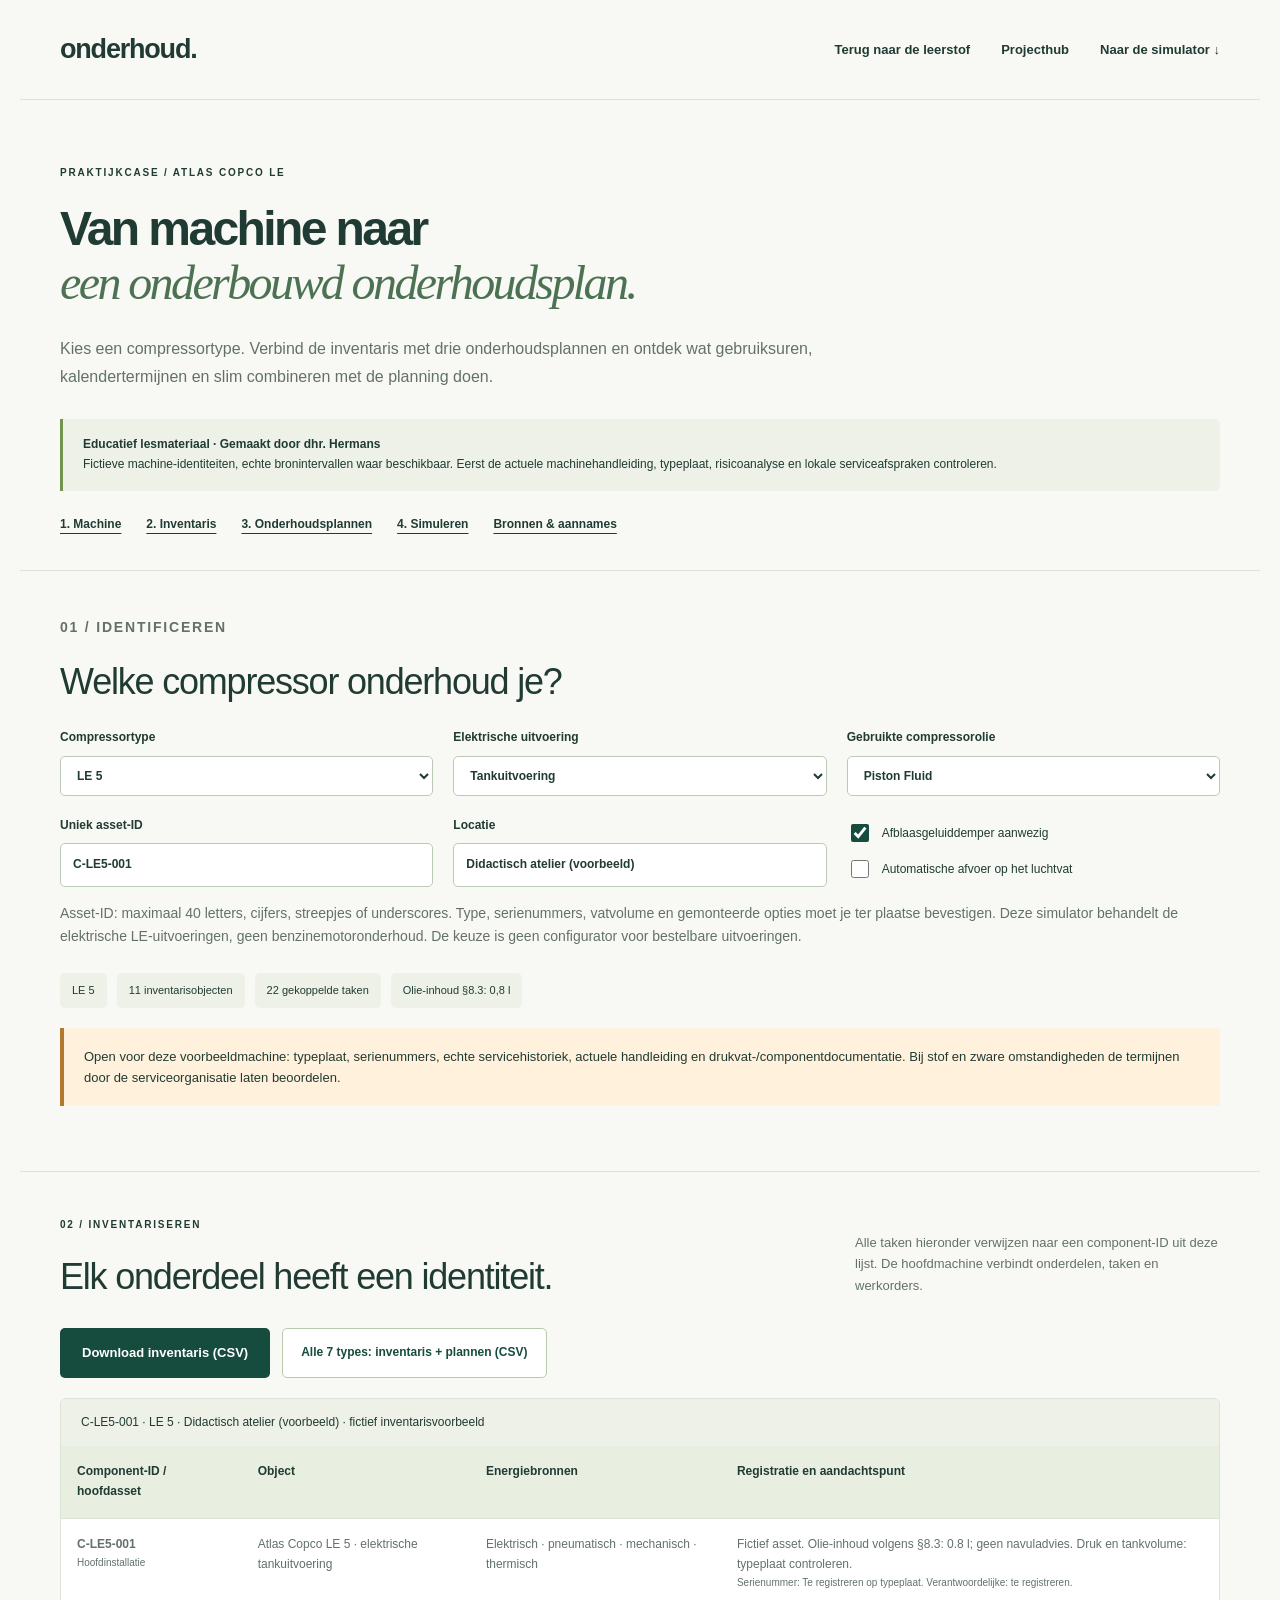
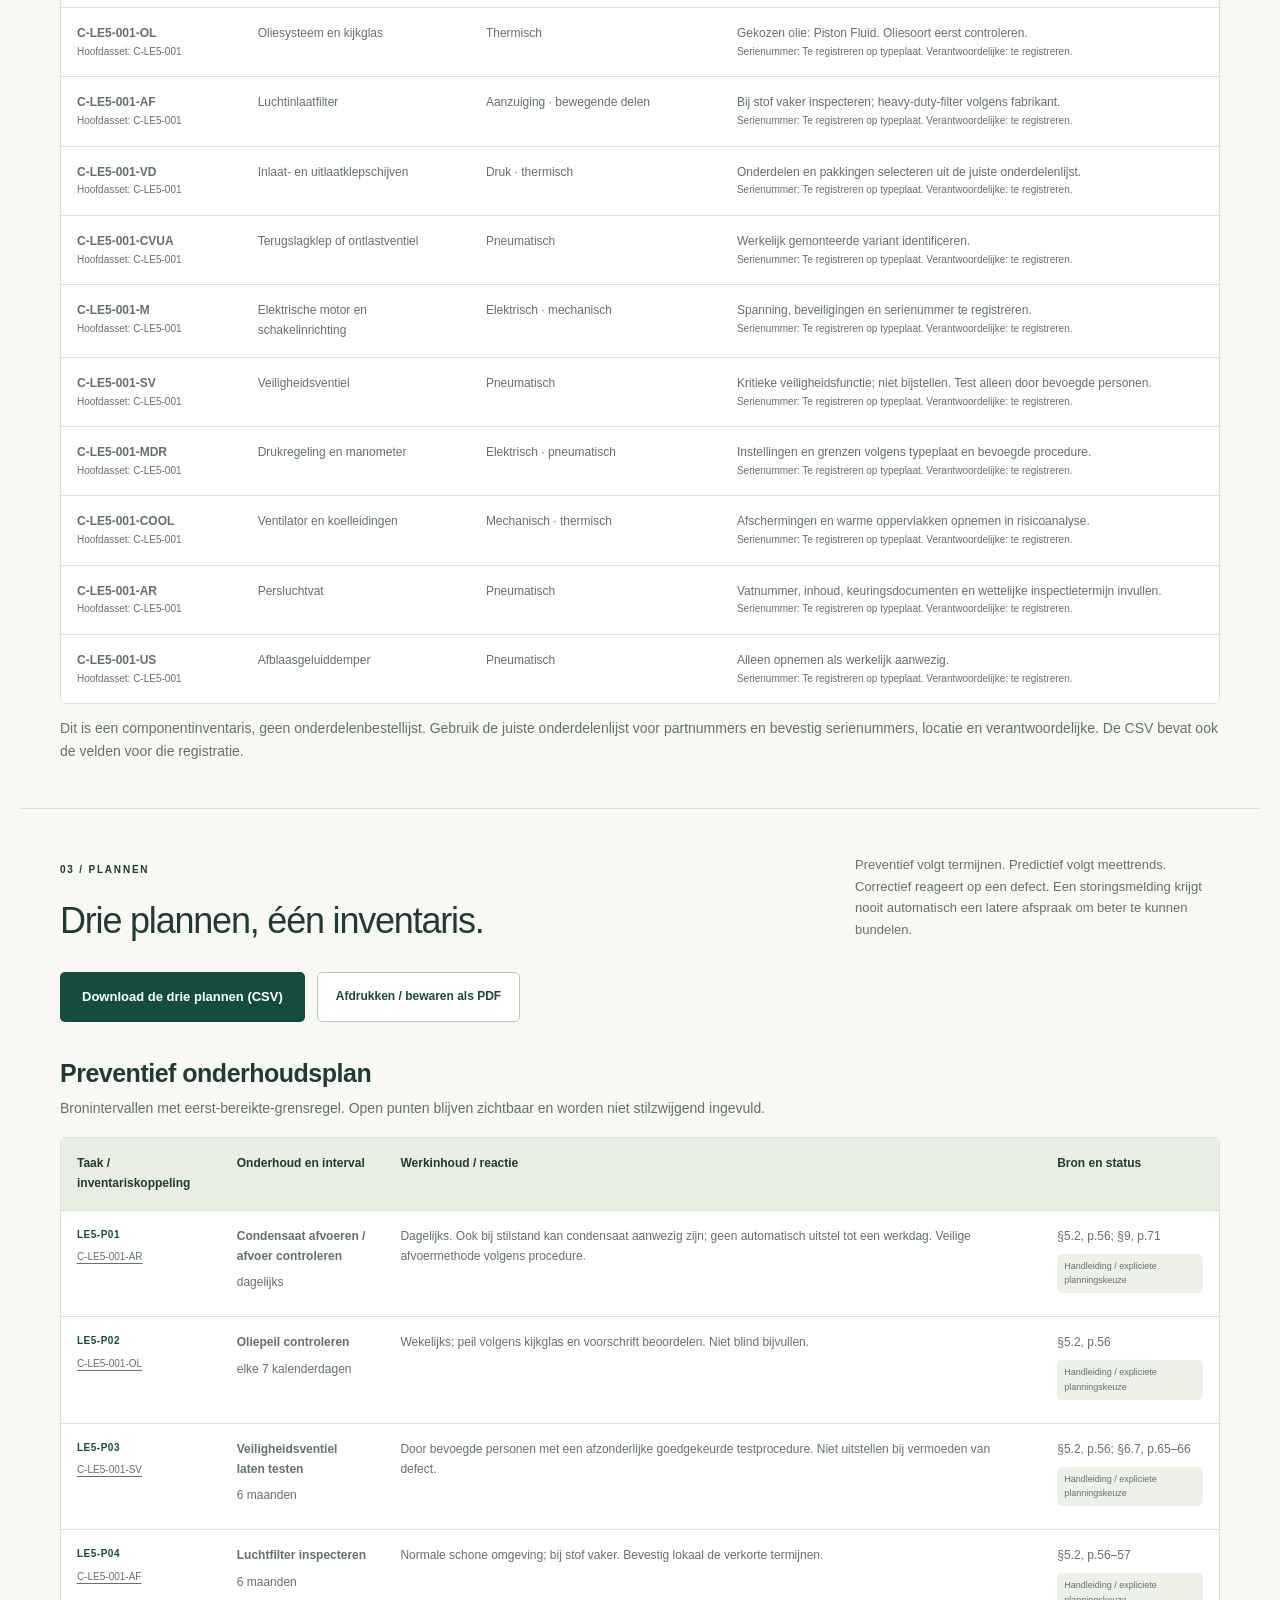
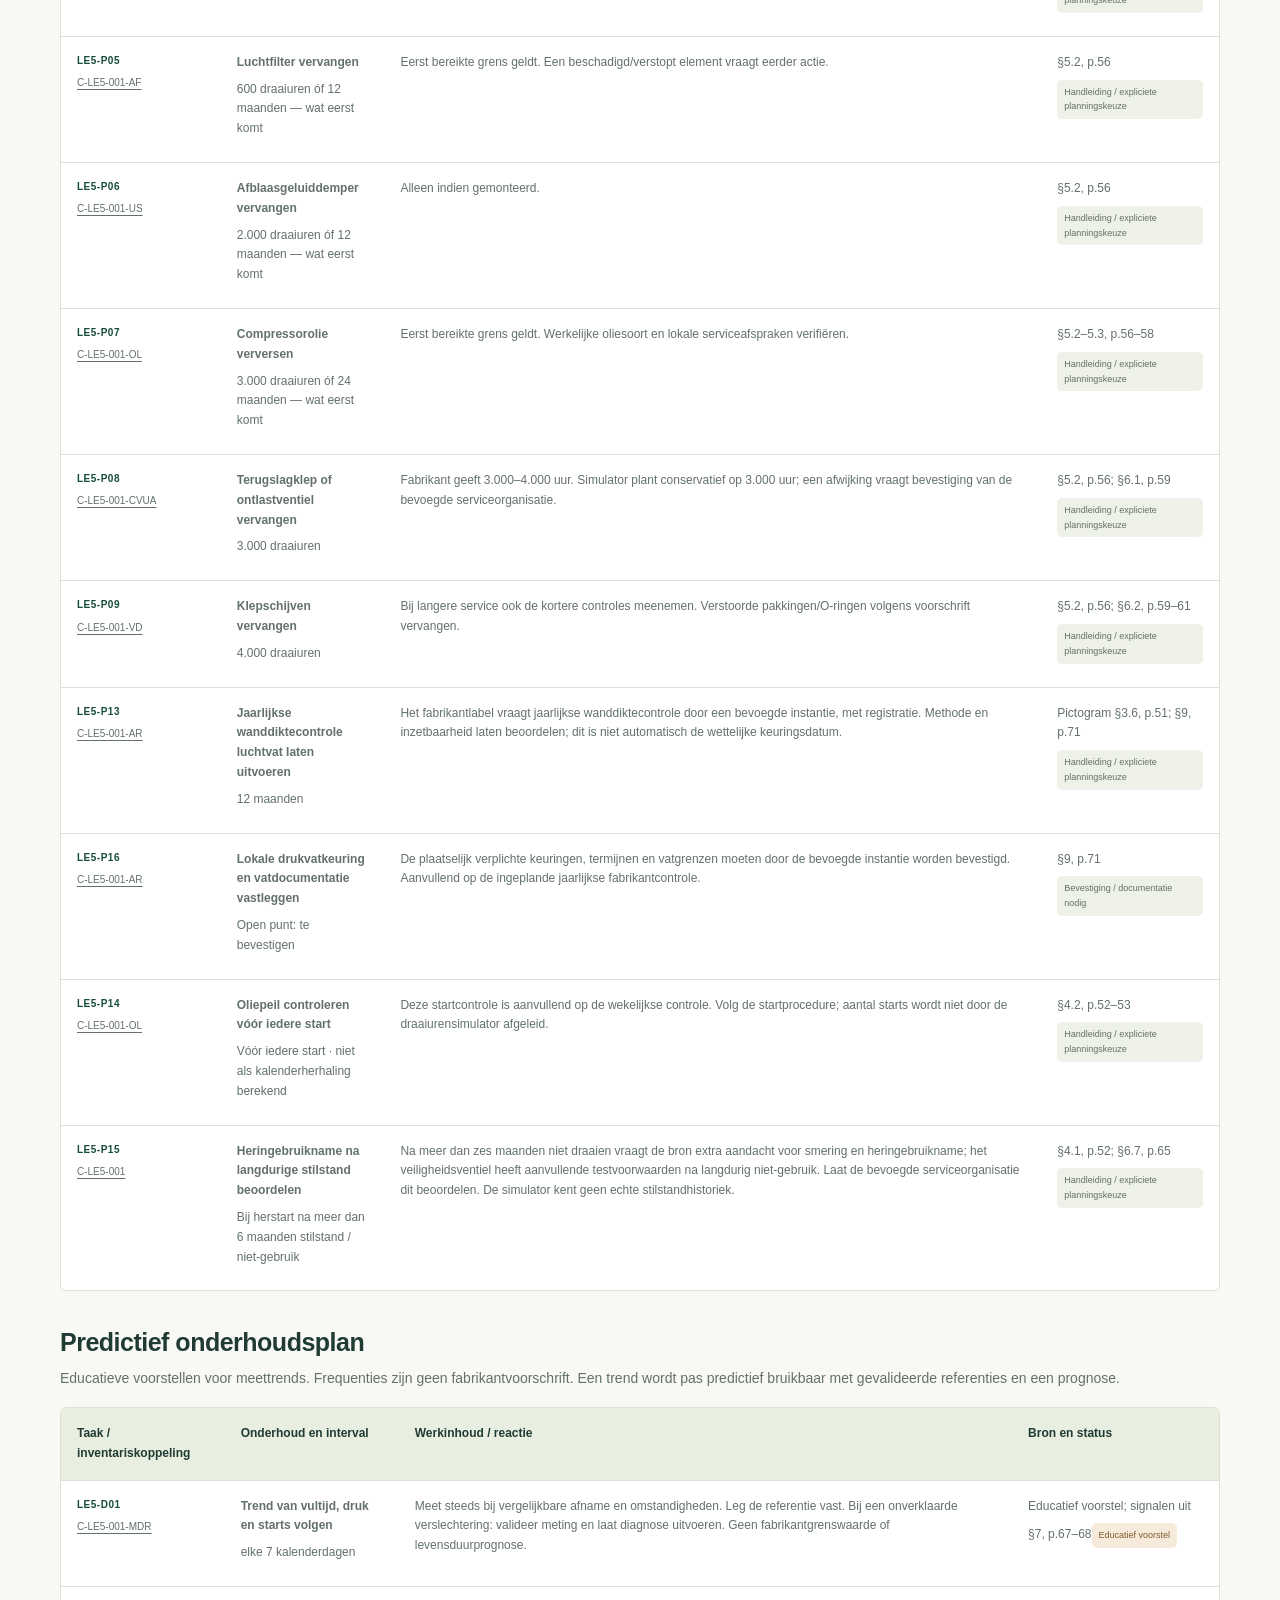
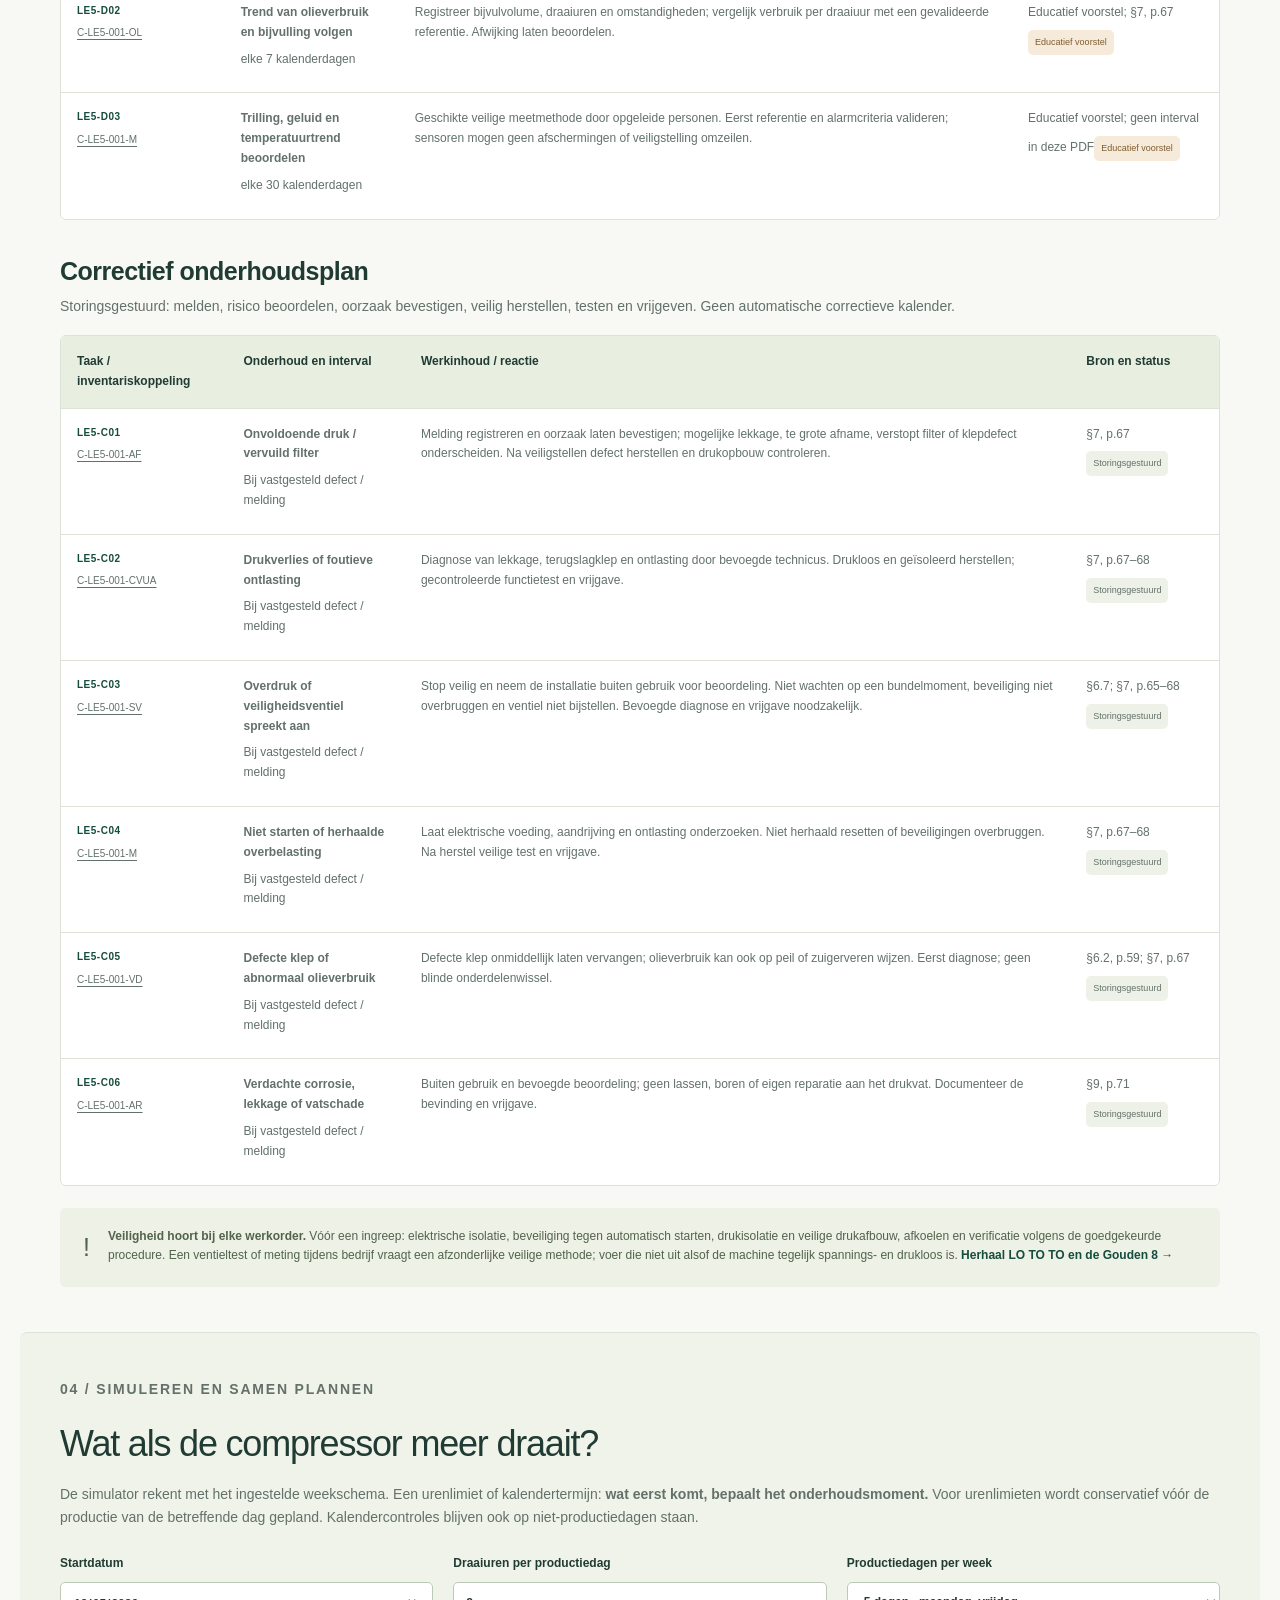
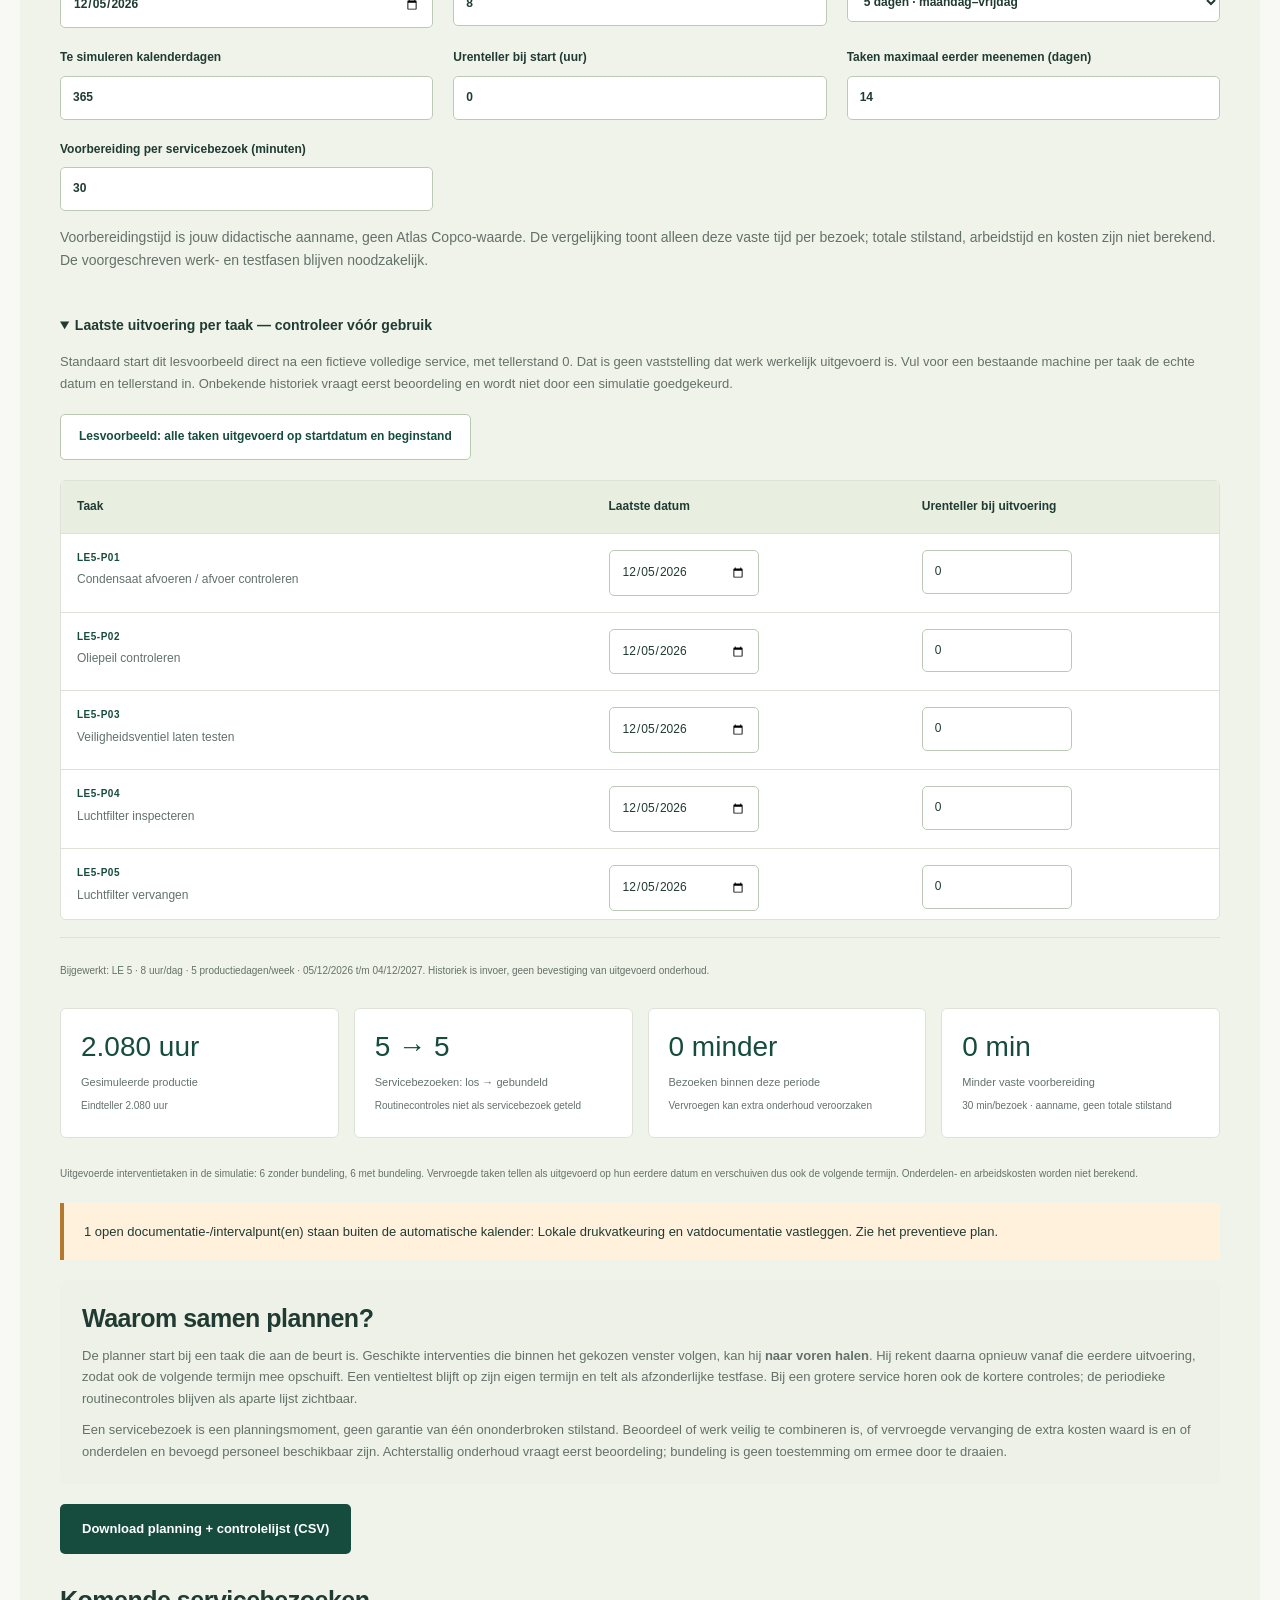
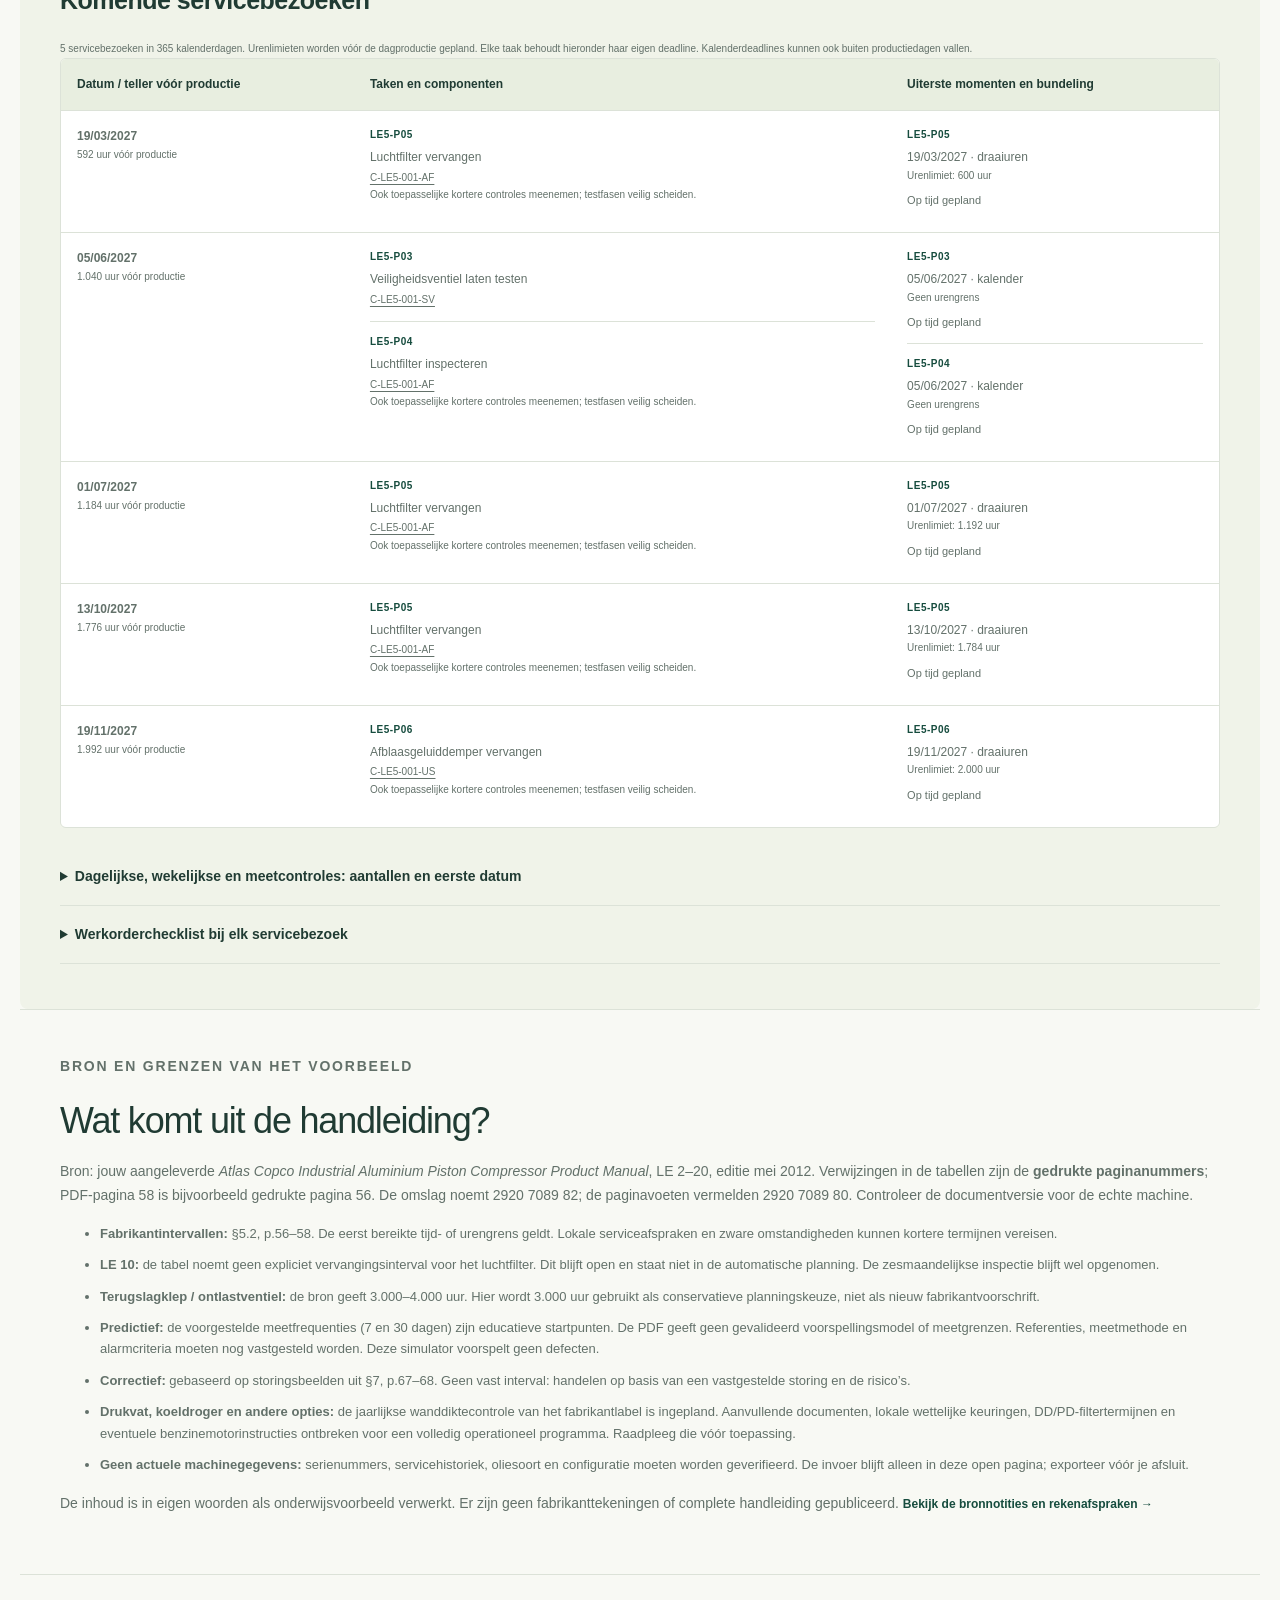
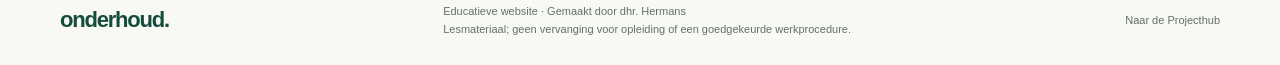
==== compressor.html @ c9de05a6 "Voeg compressoratelier met gekoppelde inventaris en onderhoudssimulator toe" ====
<!doctype html>
<html lang="nl"><head><meta charset="utf-8"><meta name="viewport" content="width=device-width,initial-scale=1"><meta name="theme-color" content="#164c3e"><meta name="description" content="Educatieve Atlas Copco LE-compressorcase: inventaris, preventief, predictief en correctief onderhoud met een simulator voor uren, kalendertermijnen en bundeling."><title>Compressoratelier — Onderhoud</title><link rel="stylesheet" href="styles.css"><link rel="stylesheet" href="compressor.css"><script src="content/compressors.js" defer></script><script src="planner.js" defer></script><script src="compressor.js" defer></script></head>
<body><a class="skip" href="#compressor-inhoud">Ga naar de inhoud</a><header><a class="brand" href="index.html">onderhoud.</a><nav aria-label="Hoofdnavigatie"><a href="index.html">Terug naar de leerstof</a><a href="https://dhrhermans.github.io/Projecthub/">Projecthub</a><a href="#simulator">Naar de simulator ↓</a></nav></header>
<main id="compressor-inhoud" class="compressor-main"><section class="section compressor-intro"><p class="eyebrow">PRAKTIJKCASE / ATLAS COPCO LE</p><h1>Van machine naar<br><em>een onderbouwd onderhoudsplan.</em></h1><p class="intro">Kies een compressortype. Verbind de inventaris met drie onderhoudsplannen en ontdek wat gebruiksuren, kalendertermijnen en slim combineren met de planning doen.</p><p class="creator-credit"><strong>Educatief lesmateriaal · Gemaakt door dhr. Hermans</strong><br>Fictieve machine-identiteiten, echte bronintervallen waar beschikbaar. Eerst de actuele machinehandleiding, typeplaat, risicoanalyse en lokale serviceafspraken controleren.</p><nav class="case-nav" aria-label="Onderdelen van de compressorcase"><a href="#machine">1. Machine</a><a href="#machine-inventaris">2. Inventaris</a><a href="#onderhoudsplannen">3. Onderhoudsplannen</a><a href="#simulator">4. Simuleren</a><a href="#case-bronnen">Bronnen & aannames</a></nav></section>
<section id="machine" class="section case-block"><p class="eyebrow">01 / IDENTIFICEREN</p><h2>Welke compressor onderhoud je?</h2><form id="machine-form" class="form-grid"><label>Compressortype<select id="model" name="model"><option value="LE2">LE 2</option><option value="LE3">LE 3</option><option value="LE5" selected>LE 5</option><option value="LE7">LE 7</option><option value="LE10">LE 10</option><option value="LE15">LE 15</option><option value="LE20">LE 20</option></select></label><label>Elektrische uitvoering<select id="variant"><option value="tank">Tankuitvoering</option><option value="base">Frame-uitvoering, zonder luchtvat</option><option value="full">Full Feature, met koeldroger</option></select></label><label>Gebruikte compressorolie<select id="oil"><option value="piston">Piston Fluid</option><option value="mineral">Minerale olie</option></select></label><label>Uniek asset-ID<input id="asset-id" value="C-LE5-001" pattern="[A-Za-z0-9_\-]{1,40}" maxlength="40" required aria-describedby="asset-help"></label><label>Locatie<input id="location" value="Didactisch atelier (voorbeeld)" maxlength="100" required></label><div class="option-group"><label class="check-label"><input id="silencer" type="checkbox" checked> Afblaasgeluiddemper aanwezig</label><label class="check-label"><input id="auto-drain" type="checkbox"> Automatische afvoer op het luchtvat</label></div></form><p id="asset-help" class="small">Asset-ID: maximaal 40 letters, cijfers, streepjes of underscores. Type, serienummers, vatvolume en gemonteerde opties moet je ter plaatse bevestigen. Deze simulator behandelt de elektrische LE-uitvoeringen, geen benzinemotoronderhoud. De keuze is geen configurator voor bestelbare uitvoeringen.</p><div id="model-facts" class="facts" aria-live="polite"></div><div id="model-warnings" class="case-warning" role="status"></div></section>
<section id="machine-inventaris" class="section case-block"><div class="section-heading"><div><p class="eyebrow">02 / INVENTARISEREN</p><h2>Elk onderdeel heeft een identiteit.</h2></div><p>Alle taken hieronder verwijzen naar een component-ID uit deze lijst. De hoofdmachine verbindt onderdelen, taken en werkorders.</p></div><div class="export-actions"><button type="button" id="export-inventory" class="button">Download inventaris (CSV)</button><button type="button" id="export-all" class="secondary-button">Alle 7 types: inventaris + plannen (CSV)</button></div><div class="table-wrap" tabindex="0" role="region" aria-label="Gekoppelde compressorinventaris"><table class="case-table"><caption id="inventory-caption">Inventaris van de gekozen voorbeeldmachine</caption><thead><tr><th scope="col">Component-ID / hoofdasset</th><th scope="col">Object</th><th scope="col">Energiebronnen</th><th scope="col">Registratie en aandachtspunt</th></tr></thead><tbody id="inventory-body"></tbody></table></div><p class="small">Dit is een componentinventaris, geen onderdelenbestellijst. Gebruik de juiste onderdelenlijst voor partnummers en bevestig serienummers, locatie en verantwoordelijke. De CSV bevat ook de velden voor die registratie.</p></section>
<section id="onderhoudsplannen" class="section case-block"><div class="section-heading"><div><p class="eyebrow">03 / PLANNEN</p><h2>Drie plannen, één inventaris.</h2></div><p>Preventief volgt termijnen. Predictief volgt meettrends. Correctief reageert op een defect. Een storingsmelding krijgt nooit automatisch een latere afspraak om beter te kunnen bundelen.</p></div><div class="export-actions"><button id="export-plans" class="button" type="button">Download de drie plannen (CSV)</button><button id="print-case" class="secondary-button" type="button">Afdrukken / bewaren als PDF</button></div><div id="plan-tables"></div><aside class="note"><span aria-hidden="true">!</span><p><strong>Veiligheid hoort bij elke werkorder.</strong> Vóór een ingreep: elektrische isolatie, beveiliging tegen automatisch starten, drukisolatie en veilige drukafbouw, afkoelen en verificatie volgens de goedgekeurde procedure. Een ventieltest of meting tijdens bedrijf vraagt een afzonderlijke veilige methode; voer die niet uit alsof de machine tegelijk spannings- en drukloos is. <a class="text-link" href="index.html#lototo">Herhaal LO TO TO en de Gouden 8 →</a></p></aside></section>
<section id="simulator" class="section case-block simulator-section"><p class="eyebrow">04 / SIMULEREN EN SAMEN PLANNEN</p><h2>Wat als de compressor meer draait?</h2><p>De simulator rekent met het ingestelde weekschema. Een urenlimiet of kalendertermijn: <strong>wat eerst komt, bepaalt het onderhoudsmoment.</strong> Voor urenlimieten wordt conservatief vóór de productie van de betreffende dag gepland. Kalendercontroles blijven ook op niet-productiedagen staan.</p><form id="simulation-form" class="form-grid"><label>Startdatum<input id="start-date" type="date" required></label><label>Draaiuren per productiedag<input id="hours-per-day" type="number" min="0" max="24" step="0.25" value="8" required></label><label>Productiedagen per week<select id="days-per-week"><option value="1">1 dag · maandag</option><option value="2">2 dagen · maandag–dinsdag</option><option value="3">3 dagen · maandag–woensdag</option><option value="4">4 dagen · maandag–donderdag</option><option value="5" selected>5 dagen · maandag–vrijdag</option><option value="6">6 dagen · maandag–zaterdag</option><option value="7">7 dagen · iedere dag</option><option value="0">0 dagen · stilstand</option></select></label><label>Te simuleren kalenderdagen<input id="horizon" type="number" min="1" max="1095" step="1" value="365" required></label><label>Urenteller bij start (uur)<input id="meter" type="number" min="0" max="10000000" step="0.25" value="0" required></label><label>Taken maximaal eerder meenemen (dagen)<input id="bundle-window" type="number" min="0" max="30" step="1" value="14" required></label><label>Voorbereiding per servicebezoek (minuten)<input id="setup-minutes" type="number" min="0" max="1440" step="1" value="30" required></label></form><p class="small">Voorbereidingstijd is jouw didactische aanname, geen Atlas Copco-waarde. De vergelijking toont alleen deze vaste tijd per bezoek; totale stilstand, arbeidstijd en kosten zijn niet berekend. De voorgeschreven werk- en testfasen blijven noodzakelijk.</p><details class="history-details" open><summary>Laatste uitvoering per taak — controleer vóór gebruik</summary><p>Standaard start dit lesvoorbeeld direct na een fictieve volledige service, met tellerstand 0. Dat is geen vaststelling dat werk werkelijk uitgevoerd is. Vul voor een bestaande machine per taak de echte datum en tellerstand in. Onbekende historiek vraagt eerst beoordeling en wordt niet door een simulatie goedgekeurd.</p><div class="export-actions"><button id="reset-history" class="secondary-button" type="button">Lesvoorbeeld: alle taken uitgevoerd op startdatum en beginstand</button></div><div class="table-wrap history-wrap" tabindex="0" role="region" aria-label="Historiek per onderhoudstaak"><table class="case-table"><thead><tr><th scope="col">Taak</th><th scope="col">Laatste datum</th><th scope="col">Urenteller bij uitvoering</th></tr></thead><tbody id="history-body"></tbody></table></div></details><div id="case-error" class="case-error" role="alert" hidden></div><div id="simulation-status" class="small" aria-live="polite"></div><div id="simulation-output"><div id="simulation-metrics" class="metrics-grid"></div><div id="simulation-warnings" role="status"></div><div class="planning-explanation"><h3>Waarom samen plannen?</h3><p>De planner start bij een taak die aan de beurt is. Geschikte interventies die binnen het gekozen venster volgen, kan hij <strong>naar voren halen</strong>. Hij rekent daarna opnieuw vanaf die eerdere uitvoering, zodat ook de volgende termijn mee opschuift. Een ventieltest blijft op zijn eigen termijn en telt als afzonderlijke testfase. Bij een grotere service horen ook de kortere controles; de periodieke routinecontroles blijven als aparte lijst zichtbaar.</p><p>Een servicebezoek is een planningsmoment, geen garantie van één ononderbroken stilstand. Beoordeel of werk veilig te combineren is, of vervroegde vervanging de extra kosten waard is en of onderdelen en bevoegd personeel beschikbaar zijn. Achterstallig onderhoud vraagt eerst beoordeling; bundeling is geen toestemming om ermee door te draaien.</p></div><div class="export-actions"><button id="export-schedule" class="button" type="button">Download planning + controlelijst (CSV)</button></div><h3>Komende servicebezoeken</h3><p id="schedule-intro" class="small"></p><div class="table-wrap" tabindex="0" role="region" aria-label="Gesimuleerde servicebezoeken"><table class="case-table"><thead><tr><th scope="col">Datum / teller vóór productie</th><th scope="col">Taken en componenten</th><th scope="col">Uiterste momenten en bundeling</th></tr></thead><tbody id="schedule-body"></tbody></table></div><details class="routine-details"><summary>Dagelijkse, wekelijkse en meetcontroles: aantallen en eerste datum</summary><p>Deze controles zijn niet als afzonderlijke servicebezoeken geteld. Een grote service vervangt de dagelijkse en wekelijkse opvolging niet.</p><div class="table-wrap" tabindex="0" role="region" aria-label="Periodieke controlelijst"><table class="case-table"><thead><tr><th scope="col">Taak en asset</th><th scope="col">Type / herhalingen in de periode</th><th scope="col">Eerste en laatste geplande controle</th></tr></thead><tbody id="routine-body"></tbody></table></div></details><details><summary>Werkorderchecklist bij elk servicebezoek</summary><ol><li>Asset en taak-ID controleren; melding, oorspronkelijke deadline, datum en tellerstand vastleggen.</li><li>Risicoanalyse, bevoegdheden en actuele instructies controleren; LO TO TO en eventuele werkvergunning toepassen.</li><li>Werk, benodigde onderdelen en de toepasselijke kortere controles volgens de handleiding uitvoeren.</li><li>Resultaten, metingen met eenheid, vervangen onderdelen en afwijkingen registreren.</li><li>Afzonderlijke veilige testfase en bevoegde vrijgave uitvoeren; volgende termijnen vanaf de echte uitvoering vastleggen.</li></ol></details></div></section>
<section id="case-bronnen" class="section case-block"><p class="eyebrow">BRON EN GRENZEN VAN HET VOORBEELD</p><h2>Wat komt uit de handleiding?</h2><p>Bron: jouw aangeleverde <cite>Atlas Copco Industrial Aluminium Piston Compressor Product Manual</cite>, LE 2–20, editie mei 2012. Verwijzingen in de tabellen zijn de <strong>gedrukte paginanummers</strong>; PDF-pagina 58 is bijvoorbeeld gedrukte pagina 56. De omslag noemt 2920 7089 82; de paginavoeten vermelden 2920 7089 80. Controleer de documentversie voor de echte machine.</p><ul><li><strong>Fabrikantintervallen:</strong> §5.2, p.56–58. De eerst bereikte tijd- of urengrens geldt. Lokale serviceafspraken en zware omstandigheden kunnen kortere termijnen vereisen.</li><li><strong>LE 10:</strong> de tabel noemt geen expliciet vervangingsinterval voor het luchtfilter. Dit blijft open en staat niet in de automatische planning. De zesmaandelijkse inspectie blijft wel opgenomen.</li><li><strong>Terugslagklep / ontlastventiel:</strong> de bron geeft 3.000–4.000 uur. Hier wordt 3.000 uur gebruikt als conservatieve planningskeuze, niet als nieuw fabrikantvoorschrift.</li><li><strong>Predictief:</strong> de voorgestelde meetfrequenties (7 en 30 dagen) zijn educatieve startpunten. De PDF geeft geen gevalideerd voorspellingsmodel of meetgrenzen. Referenties, meetmethode en alarmcriteria moeten nog vastgesteld worden. Deze simulator voorspelt geen defecten.</li><li><strong>Correctief:</strong> gebaseerd op storingsbeelden uit §7, p.67–68. Geen vast interval: handelen op basis van een vastgestelde storing en de risico’s.</li><li><strong>Drukvat, koeldroger en andere opties:</strong> de jaarlijkse wanddiktecontrole van het fabrikantlabel is ingepland. Aanvullende documenten, lokale wettelijke keuringen, DD/PD-filtertermijnen en eventuele benzinemotorinstructies ontbreken voor een volledig operationeel programma. Raadpleeg die vóór toepassing.</li><li><strong>Geen actuele machinegegevens:</strong> serienummers, servicehistoriek, oliesoort en configuratie moeten worden geverifieerd. De invoer blijft alleen in deze open pagina; exporteer vóór je afsluit.</li></ul><p>De inhoud is in eigen woorden als onderwijsvoorbeeld verwerkt. Er zijn geen fabrikanttekeningen of complete handleiding gepubliceerd. <a class="text-link" href="docs/compressor-bronnen.md">Bekijk de bronnotities en rekenafspraken →</a></p></section>
</main><footer><a class="brand" href="index.html">onderhoud.</a><p>Educatieve website · Gemaakt door dhr. Hermans<br>Lesmateriaal; geen vervanging voor opleiding of een goedgekeurde werkprocedure.</p><a href="https://dhrhermans.github.io/Projecthub/">Naar de Projecthub</a></footer><noscript><p class="noscript">Deze simulator heeft JavaScript nodig. De bronverantwoording en uitleg blijven leesbaar. Schakel JavaScript in voor inventaris, plannen en berekeningen.</p></noscript></body></html>
---- styles.css ----
:root{--ink:#203b33;--green:#164c3e;--muted:#63716a;--paper:#f8f9f4;--line:#dce2d8;--lime:#deef9c}*{box-sizing:border-box}html{scroll-behavior:smooth;scroll-padding-top:24px}body{margin:0;background:var(--paper);color:var(--ink);font-family:Arial,Helvetica,sans-serif;font-size:16px;line-height:1.65}a{color:inherit;text-decoration:none}button{font:inherit;cursor:pointer}a,button,summary{-webkit-tap-highlight-color:transparent}button:focus-visible,a:focus-visible,summary:focus-visible,[tabindex]:focus-visible{outline:3px solid #ad6b20;outline-offset:5px}header,main>section,footer,.learning-strip{max-width:1240px;margin:auto}header{padding:27px 40px;display:flex;justify-content:space-between;align-items:center;border-bottom:1px solid var(--line)}.brand{font-size:27px;font-weight:800;letter-spacing:-1.2px;display:flex;align-items:center;gap:9px}.brand-dot{color:#719646;margin-left:-8px}.brand-icon{width:30px;height:30px;border:3px solid var(--green);border-radius:50%;font-size:0;position:relative}.brand-icon span{position:absolute;font-size:25px;right:-9px;top:-16px;background:var(--paper);line-height:1}nav{display:flex;align-items:center;gap:31px;font-size:13px;font-weight:600}nav a:hover,.text-link:hover{text-decoration:underline;text-underline-offset:5px}.nav-quiz{padding:10px 17px;border:1px solid #bfcbbd;border-radius:5px}.nav-quiz span{margin-left:16px}.hero{display:grid;grid-template-columns:1.05fr 1fr;gap:45px;padding:65px 40px 60px;align-items:center}.eyebrow{font-size:10px;letter-spacing:1.8px;font-weight:700;margin:0 0 21px;display:flex;align-items:center;gap:9px}.eyebrow>span{background:#729448;width:7px;height:7px;border-radius:50%}h1,h2,h3,h4,p{margin-top:0}h1{font-size:clamp(38px,4.4vw,60px);line-height:1.12;letter-spacing:-2.6px;margin-bottom:25px;font-weight:600}em{font-family:Georgia,serif;font-weight:400;color:#4c7253}h2{font-size:36px;font-weight:500;line-height:1.2;letter-spacing:-1.2px;margin-bottom:18px}h3{font-size:24px;line-height:1.3;letter-spacing:-.5px}h4{font-size:15px;margin-bottom:6px}.intro{font-size:16px;color:var(--muted);max-width:430px;line-height:1.8;margin-bottom:27px}.button{display:inline-flex;align-items:center;justify-content:center;gap:30px;background:var(--green);color:#fff;padding:14px 22px;border:0;border-radius:5px;font-size:13px;font-weight:600}.button:hover{background:#24644e}.hero-notes{display:flex;gap:20px;color:#607165;font-size:10px;margin-top:24px}.hero-notes span:before{content:'✓';margin-right:6px}.hero-visual{height:375px;background:#214e40;border-radius:10px;position:relative;overflow:hidden;color:#e6efde;isolation:isolate}.visual-grid{position:absolute;inset:0;z-index:-1;background-image:linear-gradient(#ffffff06 1px,transparent 1px),linear-gradient(90deg,#ffffff06 1px,transparent 1px);background-size:28px 28px}.visual-top{display:flex;justify-content:space-between;margin:22px;font-size:8px;letter-spacing:1.3px;color:#c4d4bd}.visual-top i{display:inline-block;width:6px;height:6px;background:#ceef85;border-radius:50%;margin-right:6px}.machine{position:absolute;top:45px;width:100%;height:280px}.sensor{position:absolute;padding:8px 11px;background:#315c49eb;border:1px solid #668369;border-radius:4px;font-size:7px;letter-spacing:1px}.sensor strong{display:block;font-size:20px;letter-spacing:0;line-height:1.2}.sensor small{font-size:10px;font-weight:400;color:#bdccae}.sensor-temp{top:86px;left:24px}.sensor-vibration{top:67px;right:23px}.sensor-hours{right:25px;bottom:63px}.visual-bottom{position:absolute;bottom:0;padding:17px 21px;border-top:1px solid #ffffff15;width:100%;font-size:9px;display:flex;align-items:center;gap:7px}.visual-bottom>span:last-child{margin-left:auto;color:#c3d0bc;font-size:8px}.pulse{width:6px;height:6px;background:#d9ef9b;border-radius:50%}.learning-strip{display:flex;align-items:center;gap:24px;padding:23px 40px;border-top:1px solid var(--line);border-bottom:1px solid var(--line);font-size:12px}.strip-title{font-size:9px;letter-spacing:1.4px;margin-right:35px;color:var(--muted)}.learning-strip b{font-size:10px;color:#768c69;margin-right:12px}.route-line{height:1px;background:#d4dccd;flex:1;max-width:85px}.section{padding:65px 40px}.section-heading{display:flex;justify-content:space-between;gap:50px;align-items:flex-end;margin-bottom:30px}.section-heading h2{margin-bottom:0}.section-heading>p{max-width:365px;color:var(--muted);font-size:13px;margin-bottom:2px}.cards{display:grid;grid-template-columns:repeat(3,1fr);gap:18px}.strategy-card{border:1px solid var(--line);border-radius:7px;background:#fff;padding:25px 25px 20px;display:flex;flex-direction:column}.card-top{display:flex;justify-content:space-between;align-items:center;margin-bottom:28px}.strategy-icon{font-size:27px;width:43px;height:43px;background:#eaf0e1;display:grid;place-items:center;border-radius:9px;color:#4a7248}.blue .strategy-icon{background:#e8eff5;color:#426d8c}.orange .strategy-icon{background:#f8eee1;color:#a77538}.card-number{font-size:10px;letter-spacing:1px;color:#809080}.strategy-card h3{margin-bottom:4px}.strategy-card .tagline{font-size:12px;color:#4c6755;margin-bottom:18px}.strategy-card>p:not(.tagline){font-size:12px;color:var(--muted);line-height:1.8;flex:1}.trigger{padding:17px 0;border-top:1px solid #e7ebe3;border-bottom:1px solid #e7ebe3;margin:5px 0 18px}.trigger span{display:block;font-size:8px;letter-spacing:1px;color:#647362;margin-bottom:5px}.trigger strong{font-size:11px;font-weight:600}.text-link{font-size:12px;font-weight:600;background:none;padding:0;border:0;color:var(--green);text-align:left}.note{display:flex;gap:18px;background:#edf1e6;padding:19px 23px;margin-top:22px;border-radius:5px;font-size:12px;color:#52634c}.note>span{font-size:25px}.note p{margin:0}.detail-section{background:#edf1e8;max-width:none}.detail-inner{max-width:1240px;margin:auto;padding:55px 40px}.tabs{display:flex;gap:8px;border-bottom:1px solid #ccd7c6;margin:28px 0}.tabs button{border:0;background:none;padding:12px 18px;font-size:13px;color:#52634c;border-bottom:3px solid transparent}.tabs button[aria-selected=true]{border-color:var(--green);color:var(--green);font-weight:700}.lesson-panel{display:grid;grid-template-columns:1fr 1fr;gap:18px 60px}.lesson-example{padding-right:15px}.lesson-example .eyebrow{font-size:9px;margin-bottom:12px}.lesson-panel p{font-size:13px;color:#52634c}.lesson-example h3{font-size:25px}.lesson-takeaway{grid-column:1/-1;border-top:1px solid #ccd7c6;padding-top:17px;margin:0;font-style:italic}.table-wrap{overflow:auto;border:1px solid var(--line);border-radius:6px}table{border-collapse:collapse;width:100%;min-width:700px;font-size:12px;text-align:left;background:#fff}th,td{padding:18px 20px;border-bottom:1px solid var(--line);vertical-align:top;width:25%}thead{background:#e8eee0}tbody th{font-weight:600}tbody td{color:var(--muted)}tbody tr:last-child>*{border:0}.small{font-size:10px;color:var(--muted);margin:13px 0 0}.practice{background:#214e40;color:#f4f5e9;border-radius:8px;display:grid;grid-template-columns:1fr 1fr;gap:70px;padding:43px;margin:0 auto}.practice em{color:#d3e79a}.practice h2{font-size:37px}.practice>div>p:not(.eyebrow){font-size:13px;color:#d3dfcd;max-width:350px}.practice .text-link{color:#d3e79a}.practice .eyebrow{color:#c7d5b8}.steps{display:flex;flex-direction:column;justify-content:center}.steps article{display:flex;gap:18px;padding:18px 0;border-bottom:1px solid #ffffff21}.steps article:last-child{border:0}.steps article>span{border:1px solid #a2b28c;min-width:29px;height:29px;display:grid;place-items:center;border-radius:50%;font-size:11px;color:#d3e79a}.steps h3{font-size:16px;letter-spacing:0;margin-bottom:6px}.steps p{font-size:12px;color:#d3dfcd;margin:0}.quiz-layout{display:grid;grid-template-columns:250px 1fr;background:#fff;border:1px solid var(--line);border-radius:7px;overflow:hidden}.quiz-layout>aside{background:#edf1e7;padding:30px}.quiz-label{font-size:9px;letter-spacing:1.3px}.quiz-progress{font-size:17px;margin:20px 0 12px}.progress-track{height:4px;background:#d2ddc5;border-radius:5px;overflow:hidden}#progress-bar{height:100%;background:var(--green);transition:width .3s}.quiz-layout>aside p{font-size:12px;color:var(--muted);margin:27px 0}.quiz-card{padding:30px 36px;min-height:340px}.quiz-card h3{font-size:23px;max-width:650px}.quiz-card>.eyebrow{margin-bottom:12px}.quiz-options{display:grid;gap:9px}.quiz-options button{text-align:left;border:1px solid #dce2d6;background:#fafbf8;border-radius:5px;padding:11px 14px;color:var(--ink);display:flex;align-items:center;gap:14px;font-size:12px}.quiz-options button>span:first-child{border:1px solid #d1d9cb;min-width:25px;height:25px;display:grid;place-items:center;border-radius:4px;font-size:10px}.quiz-options button:hover:enabled{background:#edf3e3;border-color:#60824a}.quiz-options .correct{background:#e6f0dd;border-color:#527b3e}.quiz-options .incorrect{background:#fbece4;border-color:#b35e38}.quiz-options button:disabled{color:var(--ink);cursor:default;opacity:1}.feedback:not(:empty){padding-top:20px;font-size:13px}.feedback p{margin:5px 0 16px;color:var(--muted)}.feedback .button{padding:10px 16px}.quiz-card>p{font-size:13px}.glossary{margin-top:27px;border-top:1px solid var(--line)}details{border-bottom:1px solid var(--line);padding:17px 0}summary{cursor:pointer;font-size:14px;font-weight:600}details p{font-size:13px;color:var(--muted);max-width:850px;margin:14px 0 0}.sources{border-top:1px solid var(--line);display:grid;grid-template-columns:1fr 1fr;gap:80px;padding-top:45px;padding-bottom:45px}.sources p{font-size:12px;color:var(--muted)}.sources a{display:block;border:1px solid var(--line);padding:20px;background:#fff;border-radius:5px}.sources a:hover{border-color:#65834b}.sources a strong{display:block;font-size:13px;margin-bottom:8px}.sources a span{font-size:11px;color:var(--muted)}.sources a strong span{float:right}footer{display:flex;align-items:center;justify-content:space-between;padding:27px 40px;border-top:1px solid var(--line);font-size:11px;color:var(--muted)}footer .brand{color:var(--green);font-size:22px}footer p{margin:0}.skip{position:absolute;top:-100px;left:15px;background:white;z-index:10;padding:12px}.skip:focus{top:10px}.sr-only{position:absolute;width:1px;height:1px;overflow:hidden;clip-path:inset(50%)}.noscript{padding:20px}section[id]{scroll-margin-top:10px}@media(min-width:1300px){.practice{max-width:1160px}}@media(max-width:850px){header{padding:20px 25px}nav{gap:16px;font-size:11px}.hero{padding:40px 25px;gap:25px}h1{font-size:42px}.hero-visual{height:335px}.sensor-temp{left:12px}.sensor-vibration{right:12px}.section,.detail-inner{padding:45px 25px}.learning-strip{padding:20px 25px;gap:16px}.strip-title{margin-right:0}.section-heading{gap:25px}.cards{gap:12px}.strategy-card{padding:20px 17px}.practice{margin:0 25px;padding:30px;gap:35px}.quiz-layout{grid-template-columns:200px 1fr}.quiz-card{padding:25px}.sources{gap:35px}h2{font-size:30px}}@media(max-width:620px){header{flex-wrap:wrap;gap:16px}.brand{font-size:24px}nav{width:100%;justify-content:space-between;gap:9px}.nav-quiz{padding:7px 9px}.nav-quiz span{display:none}.hero{grid-template-columns:1fr;padding-top:35px;gap:30px}h1{font-size:46px}.hero-copy .eyebrow{font-size:9px}.hero-visual{height:330px}.machine{top:20px}.sensor-temp{top:75px;left:20px}.sensor-vibration{top:50px;right:20px}.hero-notes{gap:12px;font-size:9px}.learning-strip{gap:10px;flex-wrap:wrap;font-size:10px}.strip-title{width:100%;font-size:8px}.route-line{max-width:none;min-width:8px}.learning-strip b{margin-right:5px}.section-heading{display:block}.section-heading>p{margin-top:20px;max-width:none}.cards{grid-template-columns:1fr;gap:16px}.strategy-card{padding:24px}.card-top{margin-bottom:18px}.strategy-card>p:not(.tagline){font-size:14px}.strategy-card .tagline{font-size:13px}.trigger strong{font-size:12px}.lesson-panel{grid-template-columns:1fr;gap:20px}.tabs{gap:0}.tabs button{padding:12px;font-size:12px}.lesson-example{padding:0}.practice{grid-template-columns:1fr;gap:15px;padding:27px;margin:0 20px}.practice h2{font-size:34px}.quiz-layout{grid-template-columns:1fr}.quiz-layout>aside{padding:20px;display:flex;flex-wrap:wrap;align-items:center;gap:12px}.quiz-label{width:100%}.quiz-progress{margin:0;font-size:14px}.progress-track{flex:1;min-width:60px}.quiz-layout>aside p{display:none}.quiz-layout>aside .text-link{width:100%;font-size:10px}.quiz-card{padding:24px 20px}.quiz-card h3{font-size:20px}.sources{grid-template-columns:1fr;gap:15px}footer{padding:25px;flex-wrap:wrap;gap:15px}footer p{order:3;width:100%}}@media(prefers-reduced-motion:reduce){html{scroll-behavior:auto}*{transition:none!important}}@media print{header nav,.hero-visual,.learning-strip,.quiz-section,footer{display:none}.hero,.section,.detail-inner{padding:20px 0}.hero,.cards,.practice{display:block}.strategy-card{break-inside:avoid;margin-bottom:12px}.practice{color:#000;background:none}a{text-decoration:underline}}

.inventory-example-title{margin:32px 0 18px;font-size:22px}caption{text-align:left;padding:14px 20px;background:#edf1e7;font-size:12px}.safety-section{background:#edf1e7;border-radius:8px}.safety-section>p{font-size:14px;color:var(--muted);max-width:1000px}.sources a+a{margin-top:12px}

.golden-eight{margin-top:35px;padding-top:28px;border-top:1px solid #ccd7c6}.golden-eight>p{font-size:14px;color:var(--muted)}.golden-list{padding-left:28px;margin:25px 0}.golden-list li{padding:10px 0 10px 12px;border-bottom:1px solid #d5dfce}.golden-list li::marker{color:var(--green);font-weight:700}.golden-list p{font-size:13px;color:var(--muted);margin:0}.golden-list h4{margin-bottom:7px}

.energy-overview{margin:0 0 25px;background:#fff;border:1px solid var(--line);border-radius:8px;overflow:hidden}.energy-overview img{width:100%;height:auto;display:block}.energy-overview figcaption{font-size:11px;color:var(--muted);padding:13px 18px;border-top:1px solid var(--line)}.safety-gallery>p,#energy-description{font-size:14px;color:var(--muted)}.energy-tabs{flex-wrap:wrap;gap:0}.energy-tabs button{font-size:12px;padding:12px 16px}.drawing-grid{display:grid;grid-template-columns:repeat(4,minmax(0,1fr));gap:18px}.drawing-card{border:1px solid var(--line);border-radius:8px;background:#fff;overflow:hidden}.drawing-card figure{margin:0}.drawing-card img{width:100%;height:auto;display:block;border-bottom:1px solid var(--line)}.drawing-card figcaption{padding:18px}.drawing-phase{display:block;font-size:9px;letter-spacing:.7px;color:var(--muted);margin-bottom:10px}.drawing-card h4{font-size:16px;line-height:1.4}.drawing-card p{font-size:12px;line-height:1.8;color:var(--muted);margin:12px 0 18px}.drawing-card .text-link{font-size:10px}@media(max-width:1000px){.drawing-grid{grid-template-columns:repeat(2,minmax(0,1fr))}}@media(max-width:620px){.drawing-grid{grid-template-columns:1fr}.energy-tabs button{font-size:11px;padding:12px}.drawing-card figcaption{padding:20px}.drawing-card p{font-size:14px}.drawing-card .text-link{font-size:12px}}@media print{.drawing-grid{grid-template-columns:repeat(2,minmax(0,1fr))}.drawing-card{break-inside:avoid}.energy-tabs{display:none}}
.creator-credit{padding:16px 20px;border-left:3px solid #73944c;background:#edf1e7;border-radius:0 5px 5px 0;font-size:12px!important}footer p{max-width:530px;font-size:11px}

.hub-link{font-weight:600}.hub-link:hover{text-decoration:underline;text-underline-offset:4px}@media(max-width:620px){header nav{flex-wrap:wrap;justify-content:flex-start;column-gap:16px;row-gap:10px}footer{column-gap:20px}}
---- compressor.css ----
.compressor-main{max-width:1240px;margin:auto}.compressor-intro{padding-bottom:35px}.compressor-intro h1{font-size:48px;max-width:960px}.compressor-intro .intro{max-width:780px}.case-nav{display:flex;flex-wrap:wrap;gap:12px 25px;font-size:12px;margin-top:24px}.case-nav a{text-decoration:underline;text-underline-offset:5px}.case-block{border-top:1px solid var(--line);padding-top:45px;padding-bottom:45px}.form-grid{display:grid;grid-template-columns:repeat(3,minmax(0,1fr));gap:20px;margin:25px 0 15px}.form-grid>label{display:flex;flex-direction:column;gap:8px;font-size:12px;font-weight:600}input,select{font:inherit;color:var(--ink);padding:11px 12px;border:1px solid #bcc9b7;border-radius:5px;background:white;max-width:100%;min-width:0}input:focus-visible,select:focus-visible{outline:3px solid #ad6b20;outline-offset:3px}.option-group{display:flex;flex-direction:column;gap:12px;align-self:center}.check-label{display:flex;align-items:center;gap:10px;font-size:12px}.check-label input{width:18px;height:18px;accent-color:var(--green)}.facts{display:flex;flex-wrap:wrap;gap:10px;margin-top:25px}.facts span,.source-badge{display:inline-block;background:#edf1e7;border-radius:5px;font-size:11px;padding:8px 12px}.case-warning:not(:empty),.case-error{background:#fff1dc;border-left:4px solid #b37a2f;padding:18px 20px;margin:20px 0;font-size:13px}.case-error{background:#fbece4;border-color:#a4432e}.case-error[hidden]{display:none}.case-warning p:last-child{margin-bottom:0}.export-actions{display:flex;flex-wrap:wrap;gap:12px;margin:20px 0}.secondary-button{border:1px solid #b9c8ae;background:#fff;color:var(--green);border-radius:5px;padding:12px 18px;font-size:12px;font-weight:600}.secondary-button:hover{background:#edf1e7}.case-table{min-width:850px;font-size:12px}.case-table th,.case-table td{width:auto;padding:16px;overflow-wrap:anywhere}.case-table th:first-child,.case-table td:first-child{min-width:145px}.case-table p{margin:7px 0}.case-table small{font-size:10px;display:block;color:#63716a}.case-table .task-id{display:block;font-size:10px;font-weight:700;letter-spacing:.5px;color:var(--green);margin-bottom:4px}.case-table .asset-link{font-size:10px;text-decoration:underline;text-underline-offset:3px}.case-table .component-note{font-size:11px}.case-block h3{margin-top:30px;font-size:25px}.plan-description,.case-block>p{font-size:14px;color:var(--muted)}.plan-table-block{margin-top:35px}.plan-table-block h3{margin-bottom:8px}.plan-table-block .plan-description{margin-bottom:17px}.plan-table-block .source-badge{font-size:9px;padding:5px 7px}.source-badge.proposed{background:#f6eada;color:#805c2e}.history-details{margin:25px 0}.history-details p{max-width:none}.history-wrap{max-height:440px}.history-wrap thead{position:sticky;top:0}.history-wrap input{width:150px;font-size:12px}.history-wrap .case-table{min-width:620px}.metrics-grid{display:grid;grid-template-columns:repeat(4,minmax(0,1fr));gap:15px;margin:28px 0}.metric{border:1px solid var(--line);background:#fff;padding:20px;border-radius:6px}.metric strong{display:block;font-size:28px;font-weight:500;color:var(--green);line-height:1.3}.metric span{display:block;font-size:11px;color:var(--muted);margin-top:8px}.metric small{font-size:10px;color:var(--muted)}.planning-explanation{background:#edf1e7;padding:22px;border-radius:6px}.planning-explanation h3{margin:0 0 10px}.planning-explanation p{font-size:13px;color:var(--muted);margin-bottom:10px}.planning-explanation p:last-child{margin:0}.schedule-job+.schedule-job{border-top:1px solid var(--line);margin-top:12px;padding-top:12px}.schedule-deadline{font-size:11px;margin:5px 0}.advanced{color:#3b6638;font-weight:600}.overdue{color:#a4432e;font-weight:700}.case-block li{font-size:13px;margin:10px 0;color:var(--muted)}.routine-details{margin-top:20px}.simulator-section{background:#f0f3e9;border-radius:8px}.case-block .button:disabled{background:#829081;cursor:not-allowed}.case-block [hidden]{display:none!important}.compressor-entry{background:#edf1e7;border-top:1px solid var(--line);border-bottom:1px solid var(--line)}.compressor-entry p{max-width:750px;color:var(--muted);font-size:14px}@media(max-width:850px){.form-grid{grid-template-columns:repeat(2,minmax(0,1fr))}.metrics-grid{grid-template-columns:repeat(2,minmax(0,1fr))}.compressor-intro h1{font-size:39px}}@media(max-width:620px){.form-grid{grid-template-columns:1fr;gap:17px}.compressor-intro h1{font-size:35px;letter-spacing:-1.2px}.case-nav{gap:15px}.metrics-grid{gap:10px}.metric{padding:15px}.metric strong{font-size:24px}.metric span{font-size:10px}.export-actions>*{width:100%;text-align:center}.case-block h3{font-size:22px}}@media print{header,.case-nav,.export-actions,.history-details,.form-grid,#case-error{display:none!important}.compressor-main{max-width:none}.case-block{padding:20px 0;background:white}.table-wrap{overflow:visible}.case-table{min-width:0;width:100%;font-size:8px}.case-table th,.case-table td{padding:5px;min-width:0!important}.case-table small,.case-table .task-id,.case-table .asset-link{font-size:8px}.case-table tr{break-inside:avoid}.metrics-grid{grid-template-columns:repeat(4,1fr)}details:not(.history-details){display:block}details>summary{font-weight:700}.metric{padding:10px}.compressor-intro h1{font-size:30px}.source-badge{padding:3px}.plan-table-block{break-before:auto}#case-bronnen{break-before:page}}
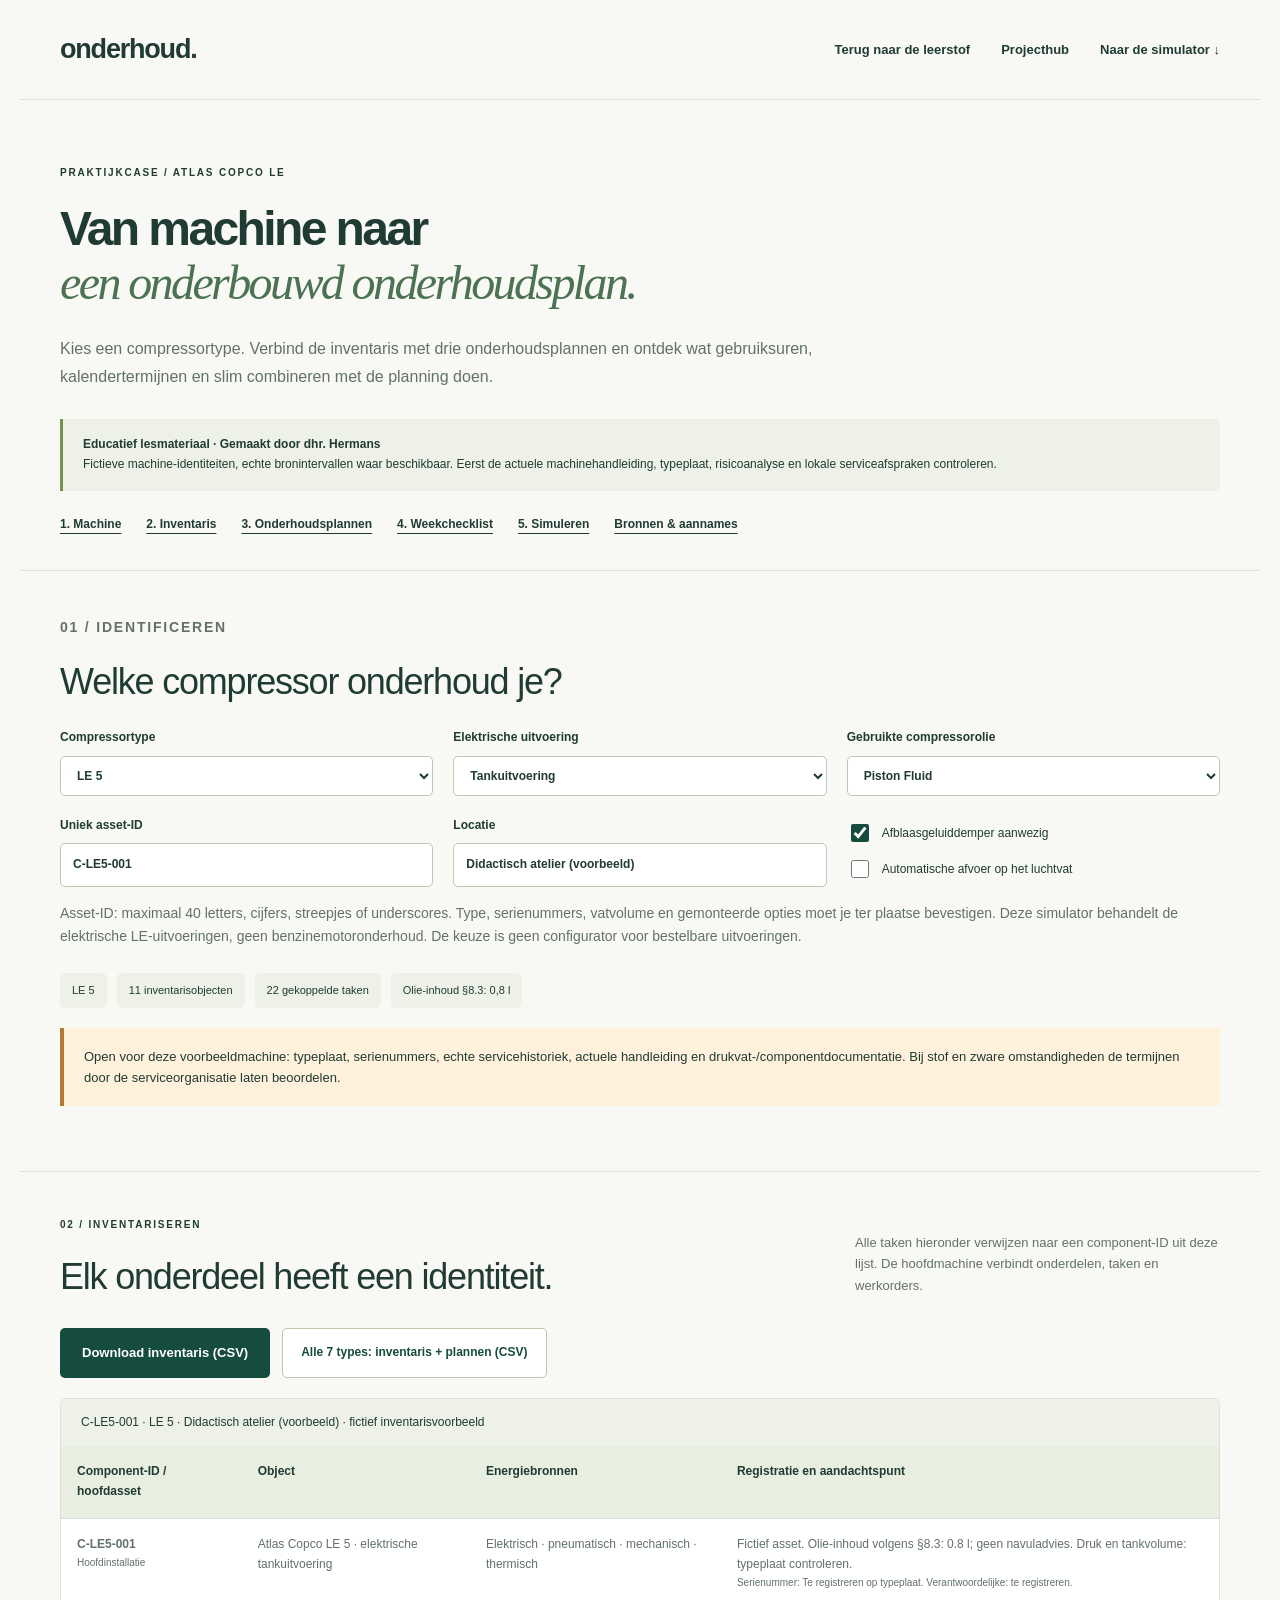
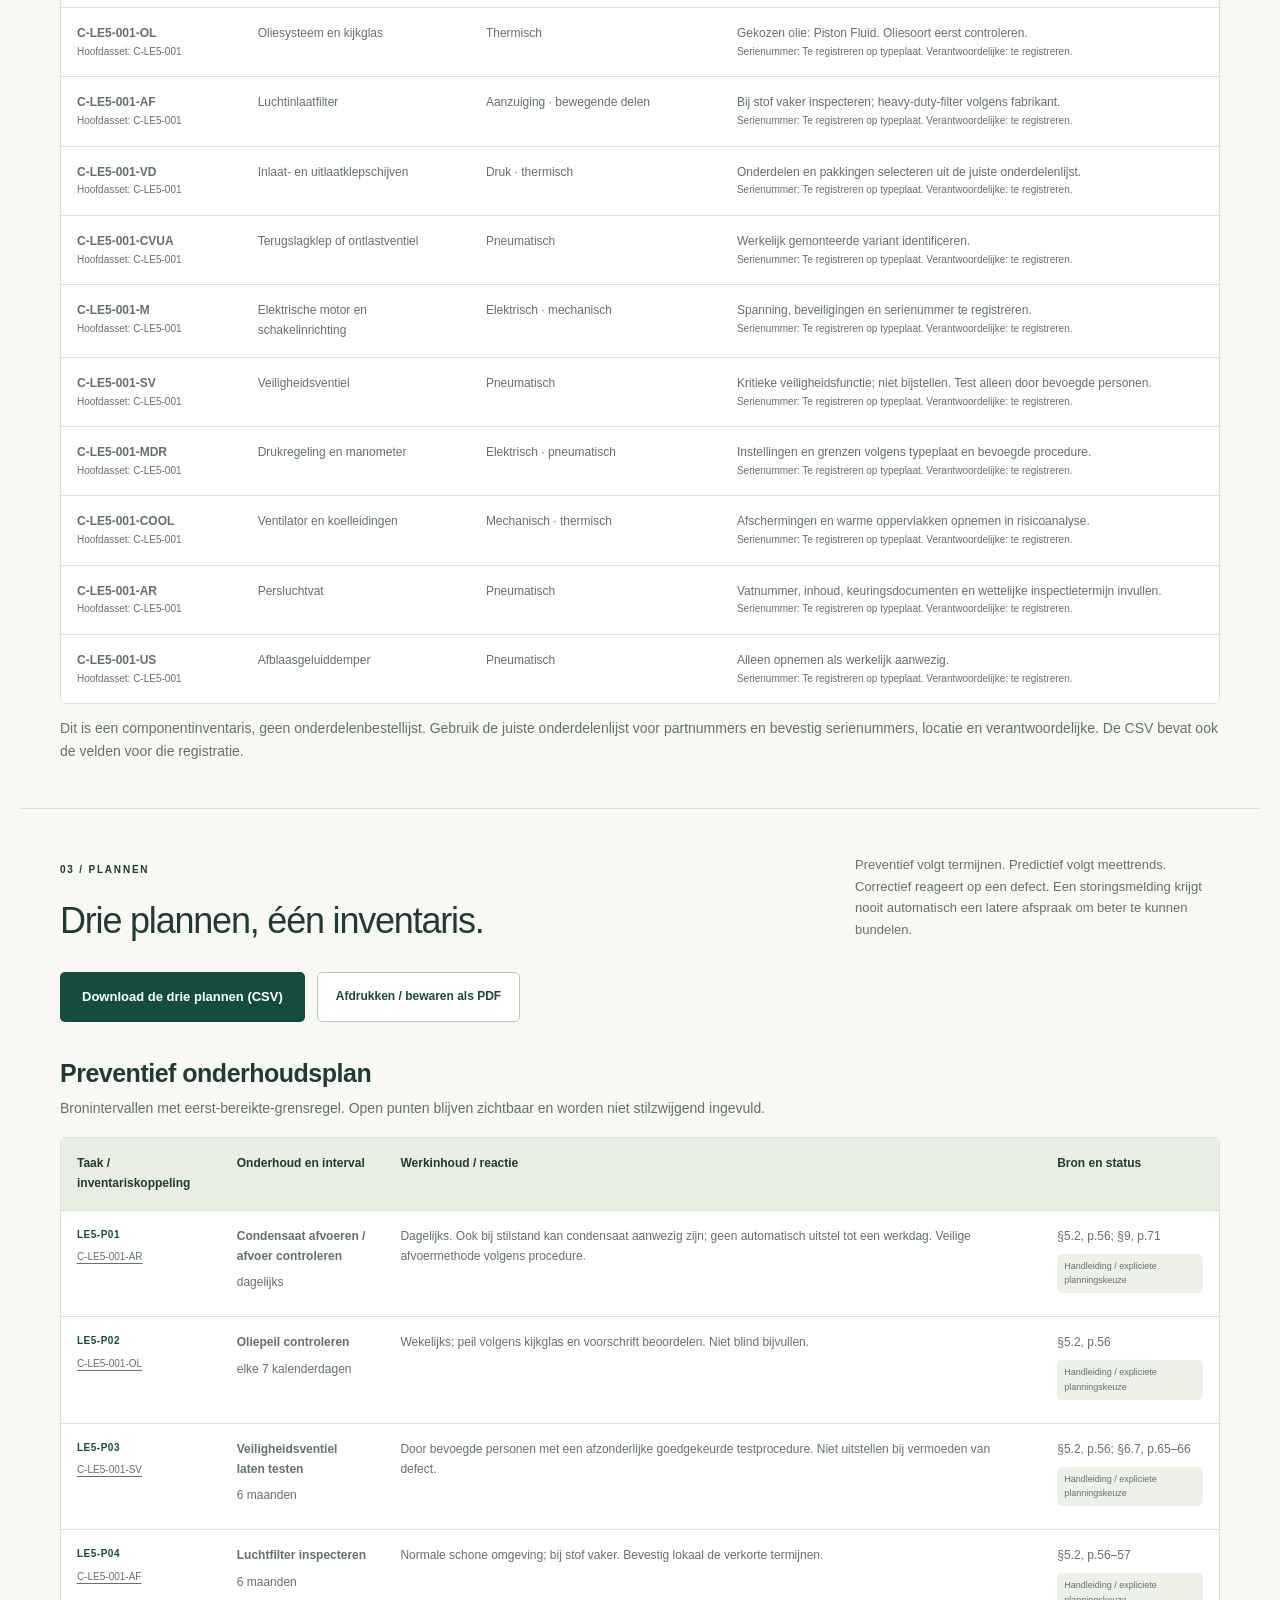
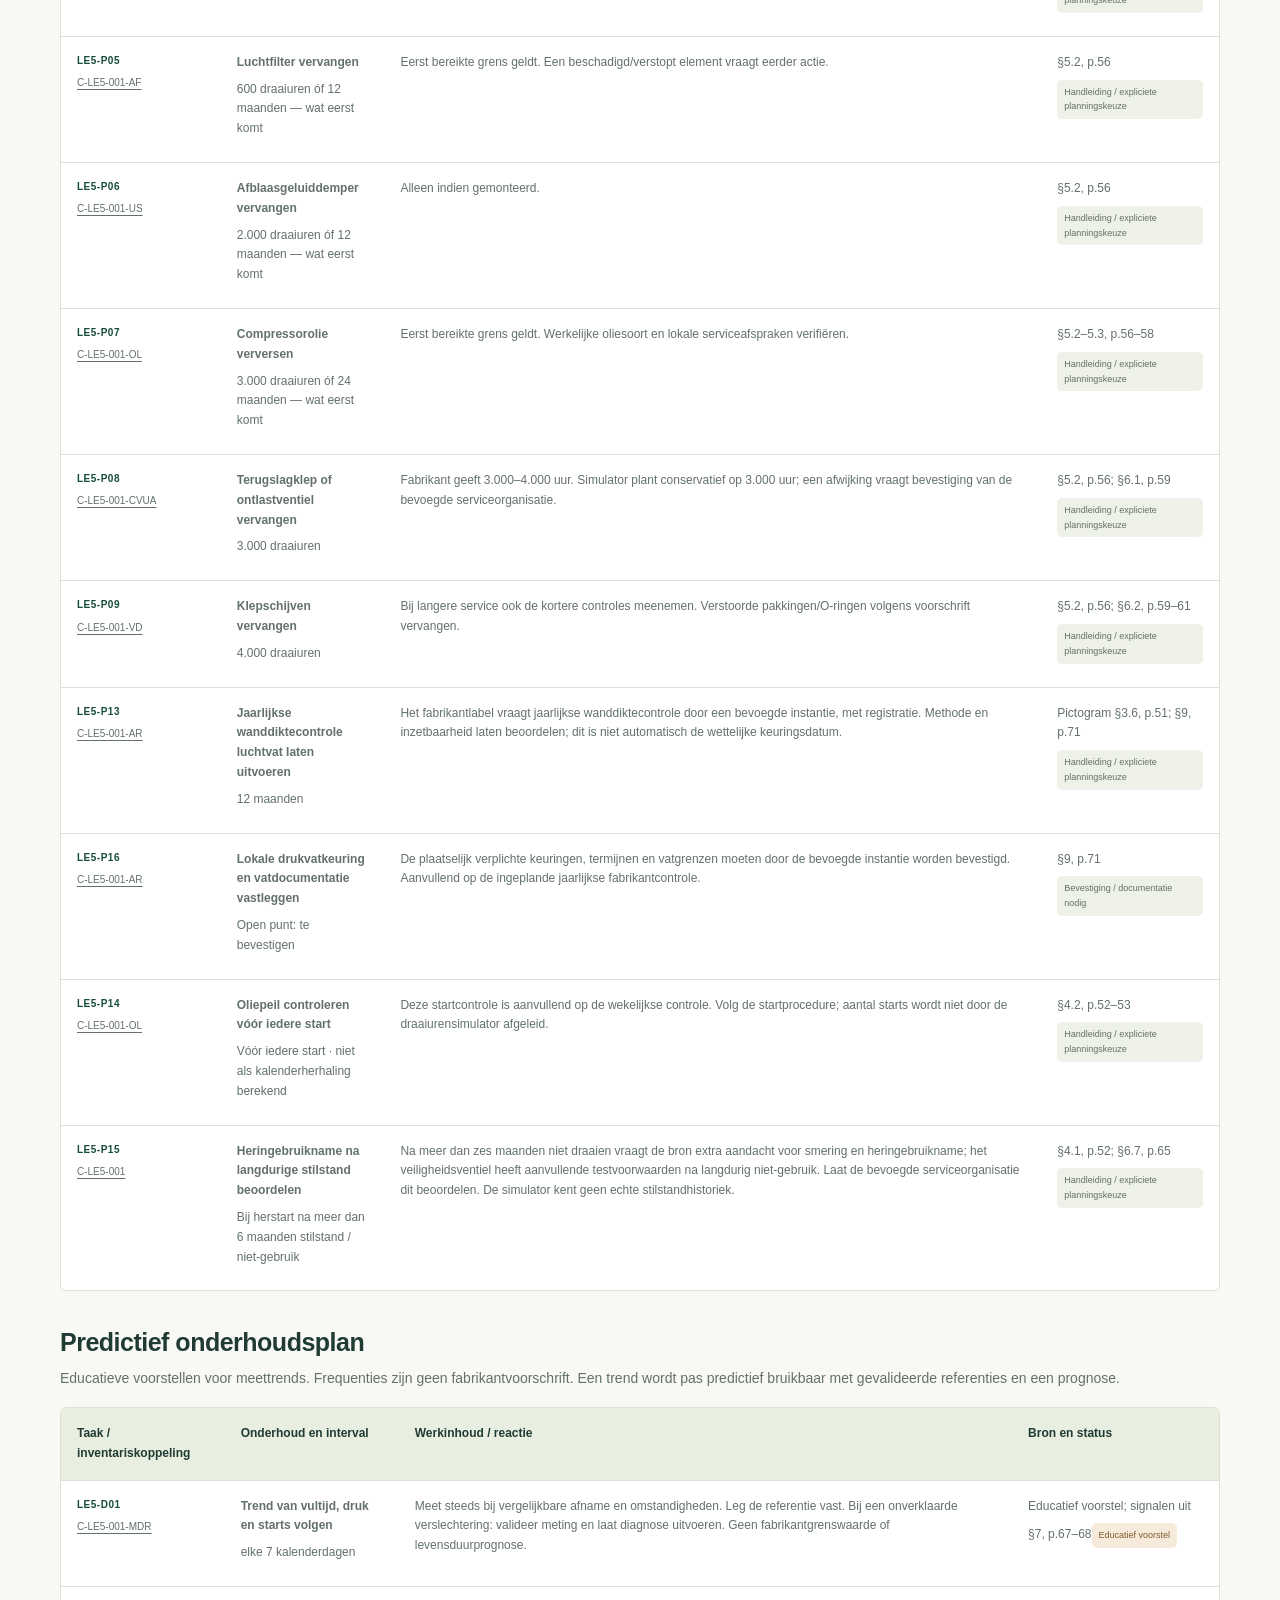
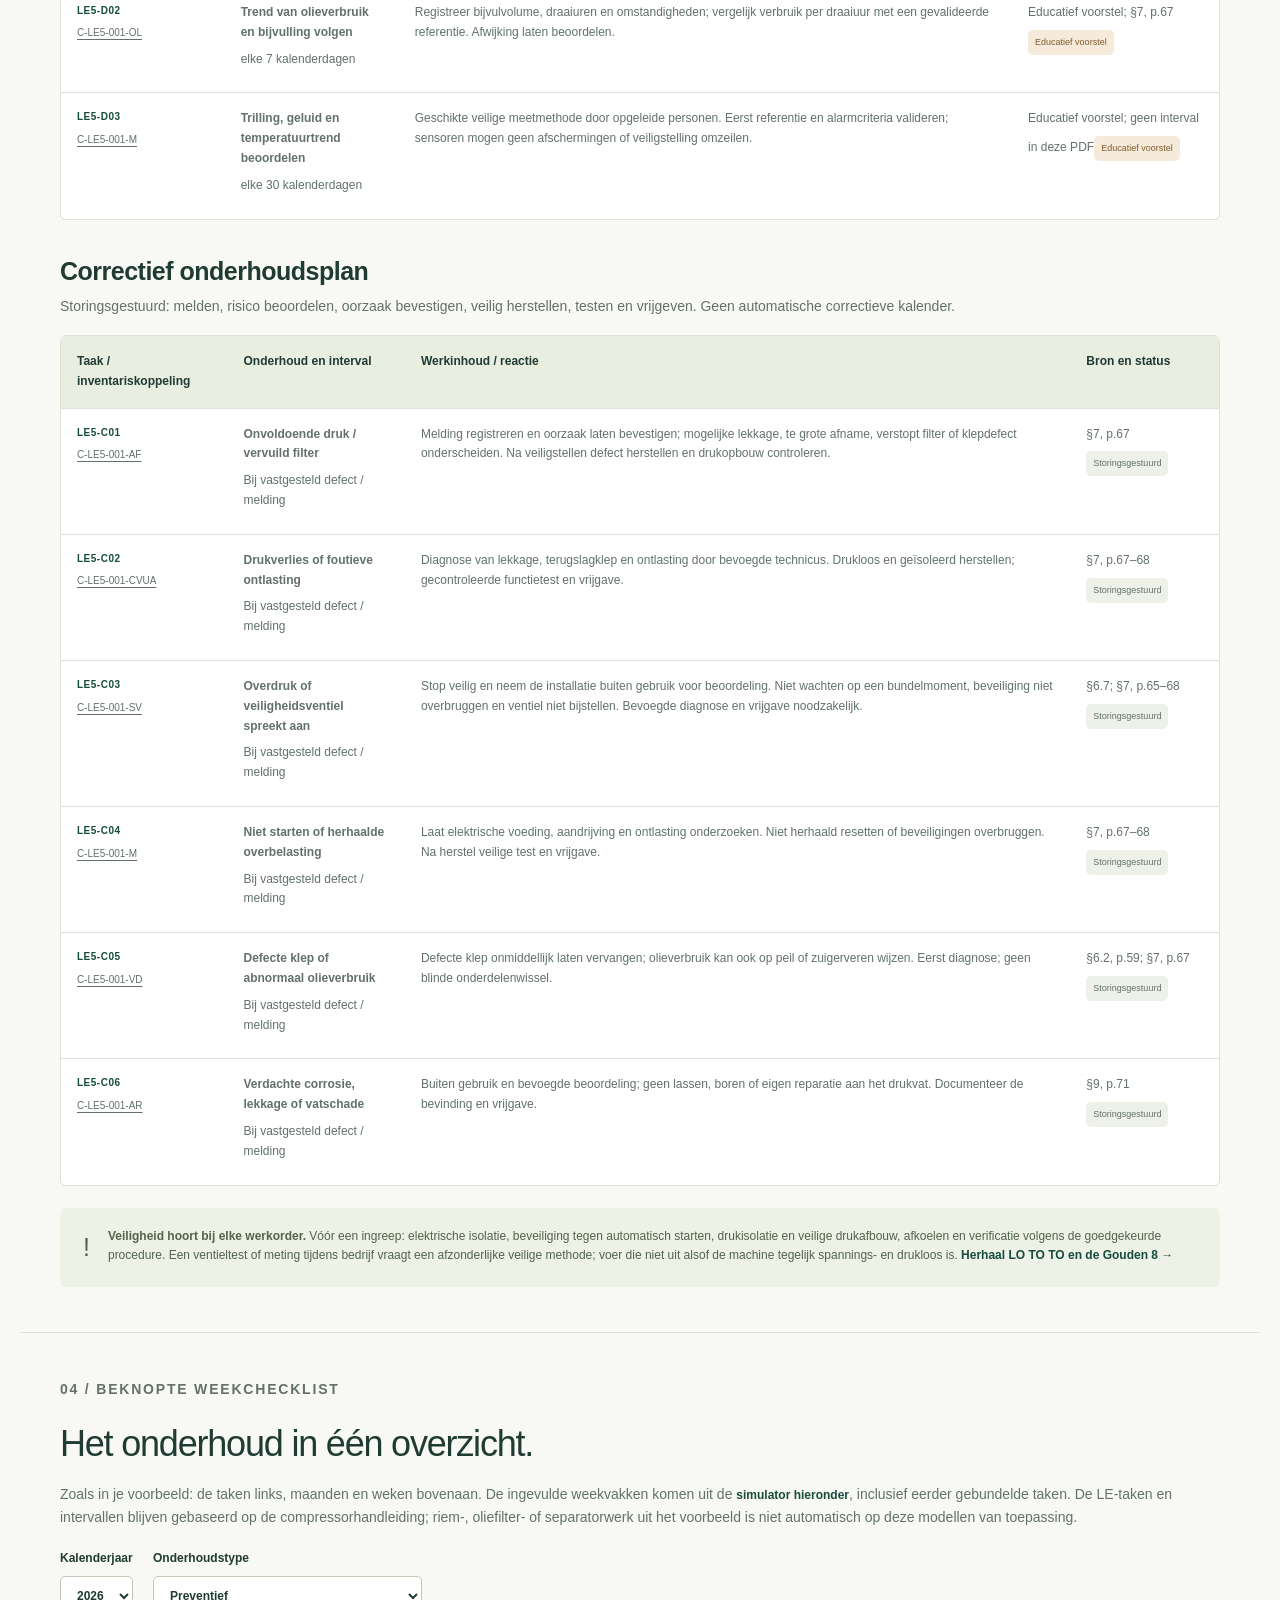
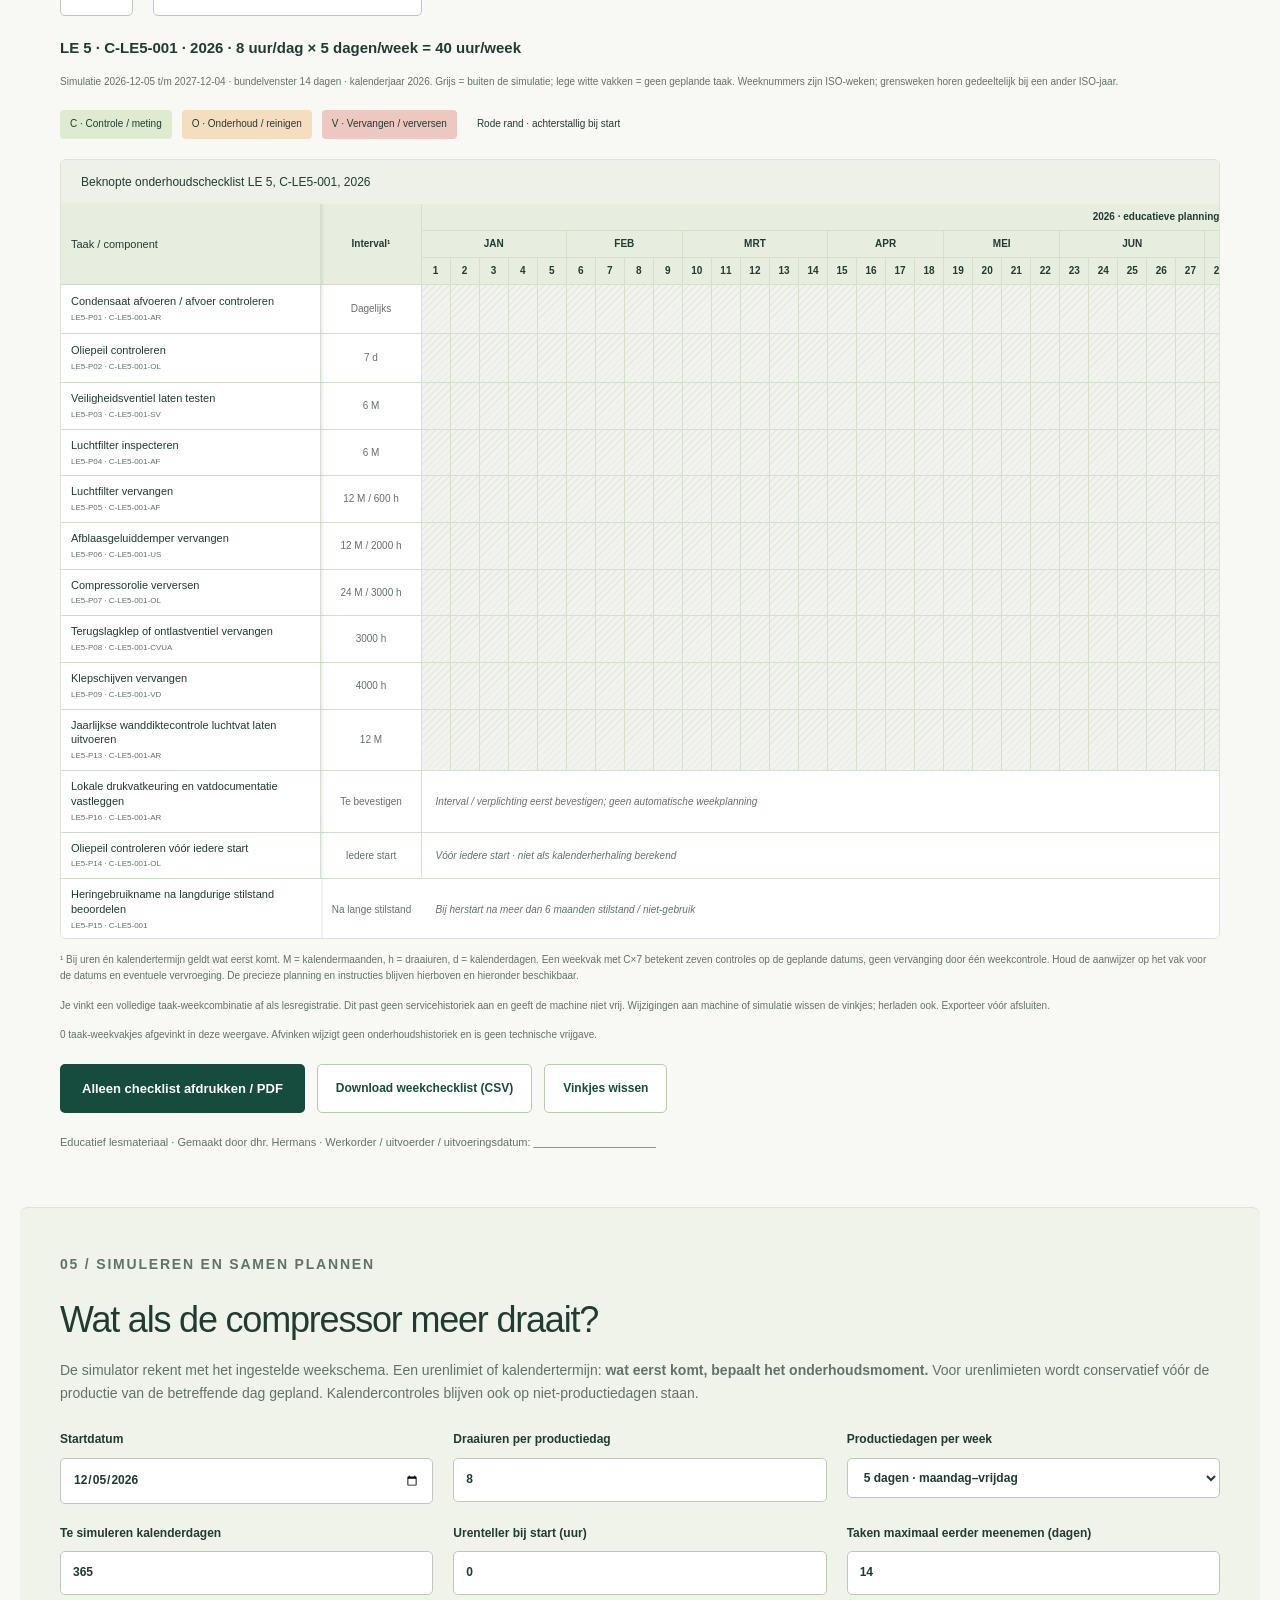
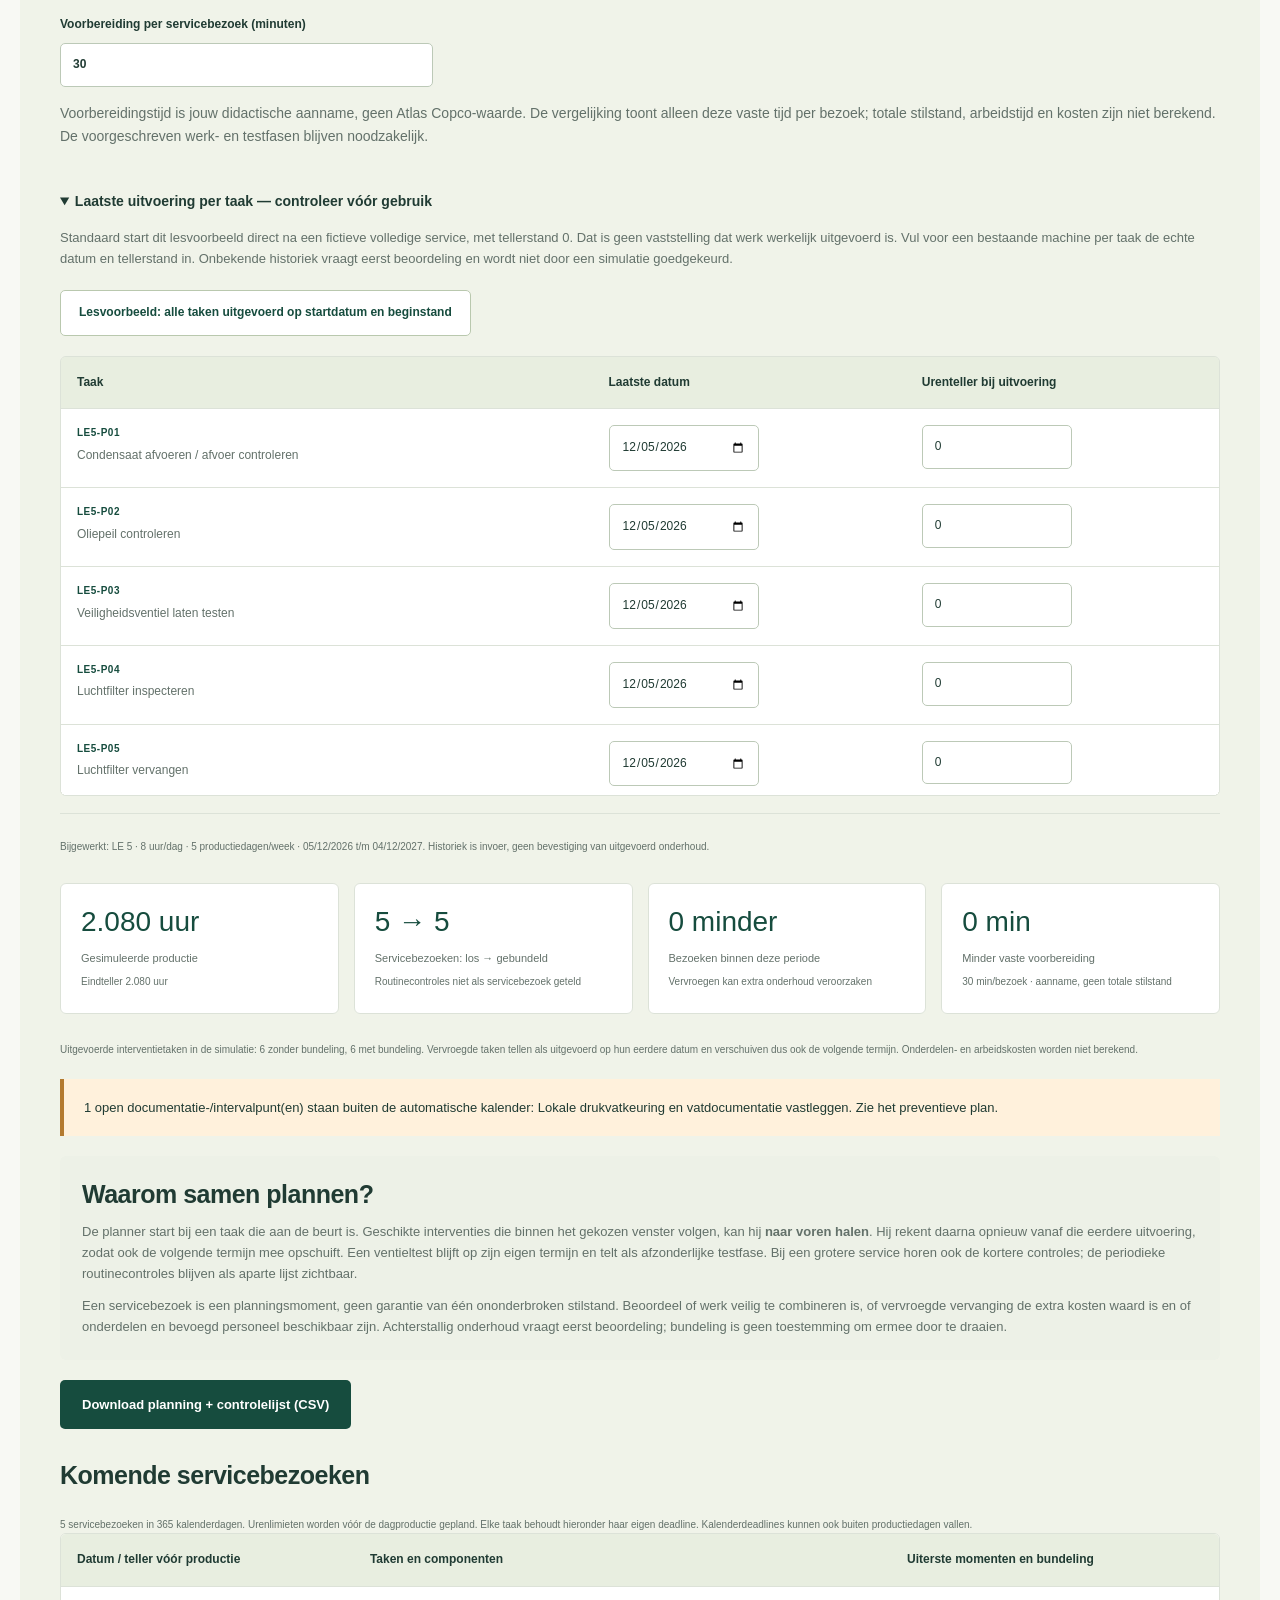
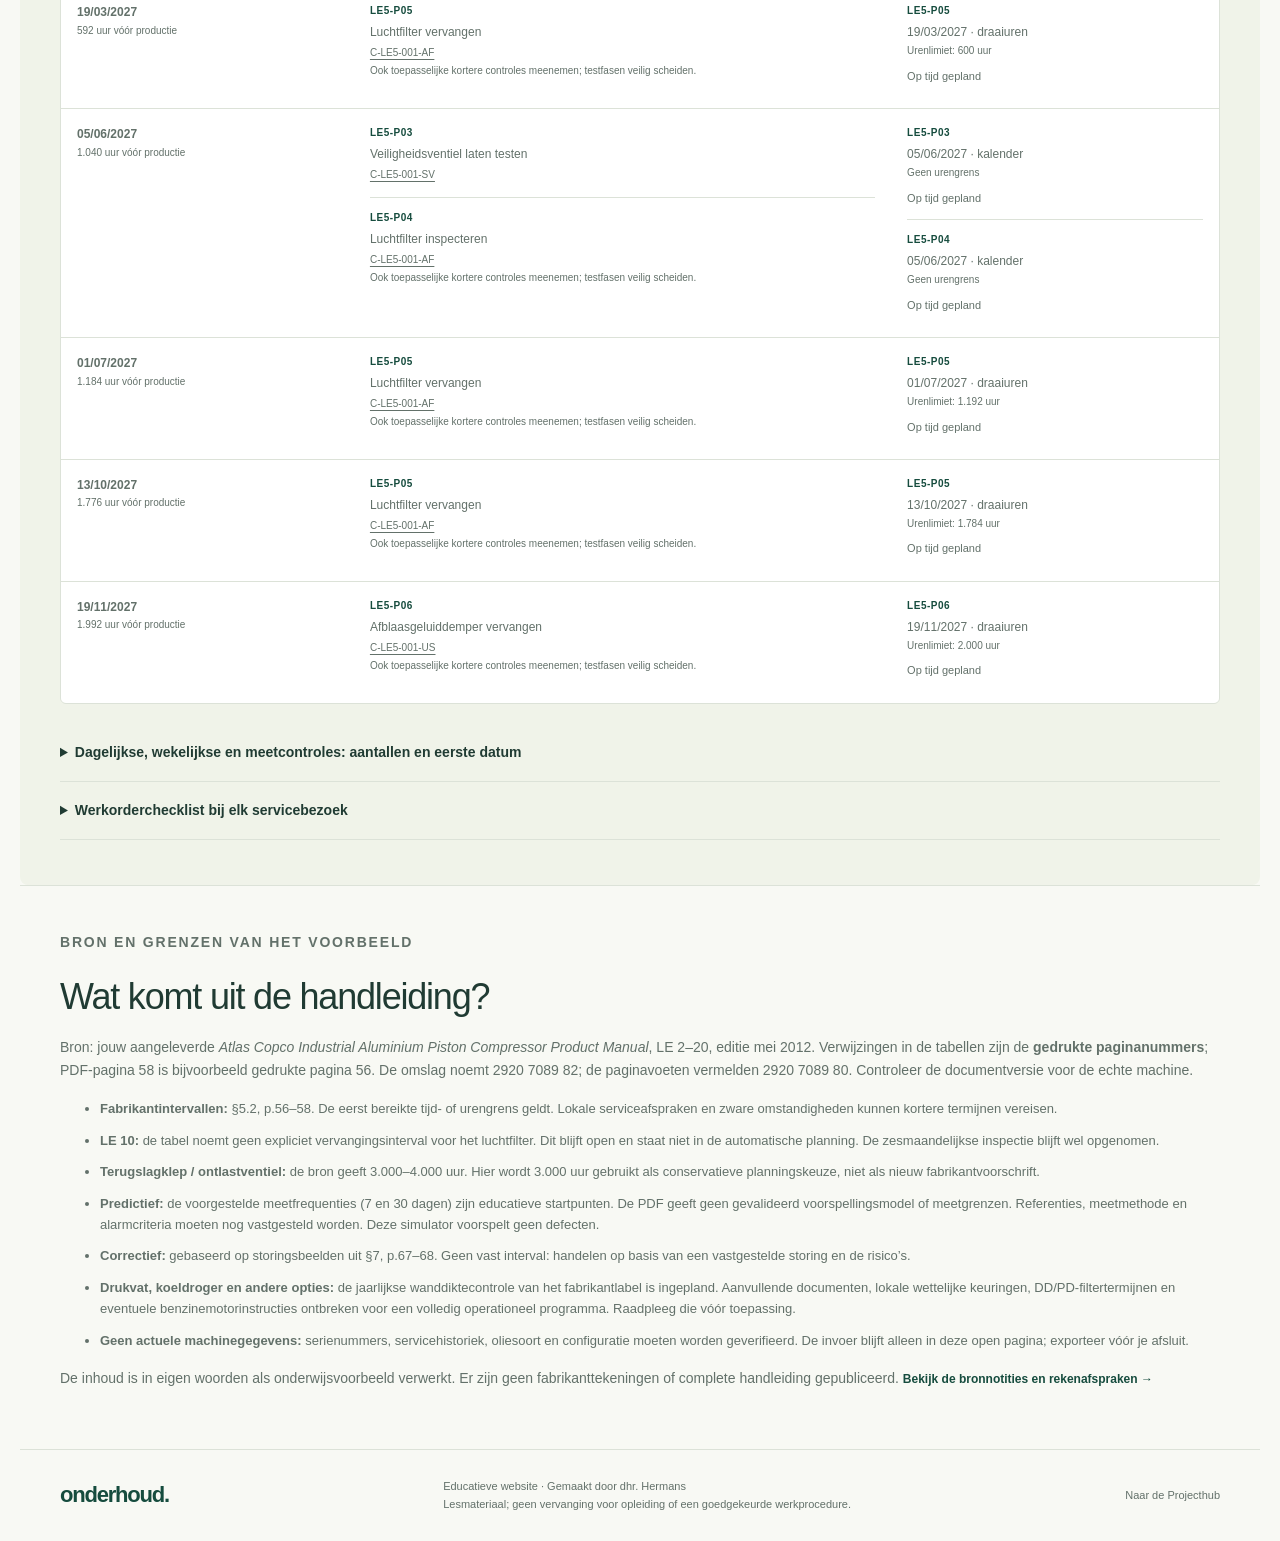
==== commit 3ea1d5e9: "Voeg beknopte weekchecklist naar aangeleverd voorbeeld toe" ====
--- a/compressor.html
+++ b/compressor.html
@@ -1,10 +1,11 @@
 <!doctype html>
-<html lang="nl"><head><meta charset="utf-8"><meta name="viewport" content="width=device-width,initial-scale=1"><meta name="theme-color" content="#164c3e"><meta name="description" content="Educatieve Atlas Copco LE-compressorcase: inventaris, preventief, predictief en correctief onderhoud met een simulator voor uren, kalendertermijnen en bundeling."><title>Compressoratelier — Onderhoud</title><link rel="stylesheet" href="styles.css"><link rel="stylesheet" href="compressor.css"><script src="content/compressors.js" defer></script><script src="planner.js" defer></script><script src="compressor.js" defer></script></head>
+<html lang="nl"><head><meta charset="utf-8"><meta name="viewport" content="width=device-width,initial-scale=1"><meta name="theme-color" content="#164c3e"><meta name="description" content="Educatieve Atlas Copco LE-compressorcase: inventaris, preventief, predictief en correctief onderhoud met een simulator voor uren, kalendertermijnen en bundeling."><title>Compressoratelier — Onderhoud</title><link rel="stylesheet" href="styles.css"><link rel="stylesheet" href="compressor.css"><script src="content/compressors.js" defer></script><script src="planner.js" defer></script><script src="checklist.js" defer></script><script src="compressor.js" defer></script></head>
 <body><a class="skip" href="#compressor-inhoud">Ga naar de inhoud</a><header><a class="brand" href="index.html">onderhoud.</a><nav aria-label="Hoofdnavigatie"><a href="index.html">Terug naar de leerstof</a><a href="https://dhrhermans.github.io/Projecthub/">Projecthub</a><a href="#simulator">Naar de simulator ↓</a></nav></header>
-<main id="compressor-inhoud" class="compressor-main"><section class="section compressor-intro"><p class="eyebrow">PRAKTIJKCASE / ATLAS COPCO LE</p><h1>Van machine naar<br><em>een onderbouwd onderhoudsplan.</em></h1><p class="intro">Kies een compressortype. Verbind de inventaris met drie onderhoudsplannen en ontdek wat gebruiksuren, kalendertermijnen en slim combineren met de planning doen.</p><p class="creator-credit"><strong>Educatief lesmateriaal · Gemaakt door dhr. Hermans</strong><br>Fictieve machine-identiteiten, echte bronintervallen waar beschikbaar. Eerst de actuele machinehandleiding, typeplaat, risicoanalyse en lokale serviceafspraken controleren.</p><nav class="case-nav" aria-label="Onderdelen van de compressorcase"><a href="#machine">1. Machine</a><a href="#machine-inventaris">2. Inventaris</a><a href="#onderhoudsplannen">3. Onderhoudsplannen</a><a href="#simulator">4. Simuleren</a><a href="#case-bronnen">Bronnen & aannames</a></nav></section>
+<main id="compressor-inhoud" class="compressor-main"><section class="section compressor-intro"><p class="eyebrow">PRAKTIJKCASE / ATLAS COPCO LE</p><h1>Van machine naar<br><em>een onderbouwd onderhoudsplan.</em></h1><p class="intro">Kies een compressortype. Verbind de inventaris met drie onderhoudsplannen en ontdek wat gebruiksuren, kalendertermijnen en slim combineren met de planning doen.</p><p class="creator-credit"><strong>Educatief lesmateriaal · Gemaakt door dhr. Hermans</strong><br>Fictieve machine-identiteiten, echte bronintervallen waar beschikbaar. Eerst de actuele machinehandleiding, typeplaat, risicoanalyse en lokale serviceafspraken controleren.</p><nav class="case-nav" aria-label="Onderdelen van de compressorcase"><a href="#machine">1. Machine</a><a href="#machine-inventaris">2. Inventaris</a><a href="#onderhoudsplannen">3. Onderhoudsplannen</a><a href="#compact-checklist">4. Weekchecklist</a><a href="#simulator">5. Simuleren</a><a href="#case-bronnen">Bronnen & aannames</a></nav></section>
 <section id="machine" class="section case-block"><p class="eyebrow">01 / IDENTIFICEREN</p><h2>Welke compressor onderhoud je?</h2><form id="machine-form" class="form-grid"><label>Compressortype<select id="model" name="model"><option value="LE2">LE 2</option><option value="LE3">LE 3</option><option value="LE5" selected>LE 5</option><option value="LE7">LE 7</option><option value="LE10">LE 10</option><option value="LE15">LE 15</option><option value="LE20">LE 20</option></select></label><label>Elektrische uitvoering<select id="variant"><option value="tank">Tankuitvoering</option><option value="base">Frame-uitvoering, zonder luchtvat</option><option value="full">Full Feature, met koeldroger</option></select></label><label>Gebruikte compressorolie<select id="oil"><option value="piston">Piston Fluid</option><option value="mineral">Minerale olie</option></select></label><label>Uniek asset-ID<input id="asset-id" value="C-LE5-001" pattern="[A-Za-z0-9_\-]{1,40}" maxlength="40" required aria-describedby="asset-help"></label><label>Locatie<input id="location" value="Didactisch atelier (voorbeeld)" maxlength="100" required></label><div class="option-group"><label class="check-label"><input id="silencer" type="checkbox" checked> Afblaasgeluiddemper aanwezig</label><label class="check-label"><input id="auto-drain" type="checkbox"> Automatische afvoer op het luchtvat</label></div></form><p id="asset-help" class="small">Asset-ID: maximaal 40 letters, cijfers, streepjes of underscores. Type, serienummers, vatvolume en gemonteerde opties moet je ter plaatse bevestigen. Deze simulator behandelt de elektrische LE-uitvoeringen, geen benzinemotoronderhoud. De keuze is geen configurator voor bestelbare uitvoeringen.</p><div id="model-facts" class="facts" aria-live="polite"></div><div id="model-warnings" class="case-warning" role="status"></div></section>
 <section id="machine-inventaris" class="section case-block"><div class="section-heading"><div><p class="eyebrow">02 / INVENTARISEREN</p><h2>Elk onderdeel heeft een identiteit.</h2></div><p>Alle taken hieronder verwijzen naar een component-ID uit deze lijst. De hoofdmachine verbindt onderdelen, taken en werkorders.</p></div><div class="export-actions"><button type="button" id="export-inventory" class="button">Download inventaris (CSV)</button><button type="button" id="export-all" class="secondary-button">Alle 7 types: inventaris + plannen (CSV)</button></div><div class="table-wrap" tabindex="0" role="region" aria-label="Gekoppelde compressorinventaris"><table class="case-table"><caption id="inventory-caption">Inventaris van de gekozen voorbeeldmachine</caption><thead><tr><th scope="col">Component-ID / hoofdasset</th><th scope="col">Object</th><th scope="col">Energiebronnen</th><th scope="col">Registratie en aandachtspunt</th></tr></thead><tbody id="inventory-body"></tbody></table></div><p class="small">Dit is een componentinventaris, geen onderdelenbestellijst. Gebruik de juiste onderdelenlijst voor partnummers en bevestig serienummers, locatie en verantwoordelijke. De CSV bevat ook de velden voor die registratie.</p></section>
 <section id="onderhoudsplannen" class="section case-block"><div class="section-heading"><div><p class="eyebrow">03 / PLANNEN</p><h2>Drie plannen, één inventaris.</h2></div><p>Preventief volgt termijnen. Predictief volgt meettrends. Correctief reageert op een defect. Een storingsmelding krijgt nooit automatisch een latere afspraak om beter te kunnen bundelen.</p></div><div class="export-actions"><button id="export-plans" class="button" type="button">Download de drie plannen (CSV)</button><button id="print-case" class="secondary-button" type="button">Afdrukken / bewaren als PDF</button></div><div id="plan-tables"></div><aside class="note"><span aria-hidden="true">!</span><p><strong>Veiligheid hoort bij elke werkorder.</strong> Vóór een ingreep: elektrische isolatie, beveiliging tegen automatisch starten, drukisolatie en veilige drukafbouw, afkoelen en verificatie volgens de goedgekeurde procedure. Een ventieltest of meting tijdens bedrijf vraagt een afzonderlijke veilige methode; voer die niet uit alsof de machine tegelijk spannings- en drukloos is. <a class="text-link" href="index.html#lototo">Herhaal LO TO TO en de Gouden 8 →</a></p></aside></section>
-<section id="simulator" class="section case-block simulator-section"><p class="eyebrow">04 / SIMULEREN EN SAMEN PLANNEN</p><h2>Wat als de compressor meer draait?</h2><p>De simulator rekent met het ingestelde weekschema. Een urenlimiet of kalendertermijn: <strong>wat eerst komt, bepaalt het onderhoudsmoment.</strong> Voor urenlimieten wordt conservatief vóór de productie van de betreffende dag gepland. Kalendercontroles blijven ook op niet-productiedagen staan.</p><form id="simulation-form" class="form-grid"><label>Startdatum<input id="start-date" type="date" required></label><label>Draaiuren per productiedag<input id="hours-per-day" type="number" min="0" max="24" step="0.25" value="8" required></label><label>Productiedagen per week<select id="days-per-week"><option value="1">1 dag · maandag</option><option value="2">2 dagen · maandag–dinsdag</option><option value="3">3 dagen · maandag–woensdag</option><option value="4">4 dagen · maandag–donderdag</option><option value="5" selected>5 dagen · maandag–vrijdag</option><option value="6">6 dagen · maandag–zaterdag</option><option value="7">7 dagen · iedere dag</option><option value="0">0 dagen · stilstand</option></select></label><label>Te simuleren kalenderdagen<input id="horizon" type="number" min="1" max="1095" step="1" value="365" required></label><label>Urenteller bij start (uur)<input id="meter" type="number" min="0" max="10000000" step="0.25" value="0" required></label><label>Taken maximaal eerder meenemen (dagen)<input id="bundle-window" type="number" min="0" max="30" step="1" value="14" required></label><label>Voorbereiding per servicebezoek (minuten)<input id="setup-minutes" type="number" min="0" max="1440" step="1" value="30" required></label></form><p class="small">Voorbereidingstijd is jouw didactische aanname, geen Atlas Copco-waarde. De vergelijking toont alleen deze vaste tijd per bezoek; totale stilstand, arbeidstijd en kosten zijn niet berekend. De voorgeschreven werk- en testfasen blijven noodzakelijk.</p><details class="history-details" open><summary>Laatste uitvoering per taak — controleer vóór gebruik</summary><p>Standaard start dit lesvoorbeeld direct na een fictieve volledige service, met tellerstand 0. Dat is geen vaststelling dat werk werkelijk uitgevoerd is. Vul voor een bestaande machine per taak de echte datum en tellerstand in. Onbekende historiek vraagt eerst beoordeling en wordt niet door een simulatie goedgekeurd.</p><div class="export-actions"><button id="reset-history" class="secondary-button" type="button">Lesvoorbeeld: alle taken uitgevoerd op startdatum en beginstand</button></div><div class="table-wrap history-wrap" tabindex="0" role="region" aria-label="Historiek per onderhoudstaak"><table class="case-table"><thead><tr><th scope="col">Taak</th><th scope="col">Laatste datum</th><th scope="col">Urenteller bij uitvoering</th></tr></thead><tbody id="history-body"></tbody></table></div></details><div id="case-error" class="case-error" role="alert" hidden></div><div id="simulation-status" class="small" aria-live="polite"></div><div id="simulation-output"><div id="simulation-metrics" class="metrics-grid"></div><div id="simulation-warnings" role="status"></div><div class="planning-explanation"><h3>Waarom samen plannen?</h3><p>De planner start bij een taak die aan de beurt is. Geschikte interventies die binnen het gekozen venster volgen, kan hij <strong>naar voren halen</strong>. Hij rekent daarna opnieuw vanaf die eerdere uitvoering, zodat ook de volgende termijn mee opschuift. Een ventieltest blijft op zijn eigen termijn en telt als afzonderlijke testfase. Bij een grotere service horen ook de kortere controles; de periodieke routinecontroles blijven als aparte lijst zichtbaar.</p><p>Een servicebezoek is een planningsmoment, geen garantie van één ononderbroken stilstand. Beoordeel of werk veilig te combineren is, of vervroegde vervanging de extra kosten waard is en of onderdelen en bevoegd personeel beschikbaar zijn. Achterstallig onderhoud vraagt eerst beoordeling; bundeling is geen toestemming om ermee door te draaien.</p></div><div class="export-actions"><button id="export-schedule" class="button" type="button">Download planning + controlelijst (CSV)</button></div><h3>Komende servicebezoeken</h3><p id="schedule-intro" class="small"></p><div class="table-wrap" tabindex="0" role="region" aria-label="Gesimuleerde servicebezoeken"><table class="case-table"><thead><tr><th scope="col">Datum / teller vóór productie</th><th scope="col">Taken en componenten</th><th scope="col">Uiterste momenten en bundeling</th></tr></thead><tbody id="schedule-body"></tbody></table></div><details class="routine-details"><summary>Dagelijkse, wekelijkse en meetcontroles: aantallen en eerste datum</summary><p>Deze controles zijn niet als afzonderlijke servicebezoeken geteld. Een grote service vervangt de dagelijkse en wekelijkse opvolging niet.</p><div class="table-wrap" tabindex="0" role="region" aria-label="Periodieke controlelijst"><table class="case-table"><thead><tr><th scope="col">Taak en asset</th><th scope="col">Type / herhalingen in de periode</th><th scope="col">Eerste en laatste geplande controle</th></tr></thead><tbody id="routine-body"></tbody></table></div></details><details><summary>Werkorderchecklist bij elk servicebezoek</summary><ol><li>Asset en taak-ID controleren; melding, oorspronkelijke deadline, datum en tellerstand vastleggen.</li><li>Risicoanalyse, bevoegdheden en actuele instructies controleren; LO TO TO en eventuele werkvergunning toepassen.</li><li>Werk, benodigde onderdelen en de toepasselijke kortere controles volgens de handleiding uitvoeren.</li><li>Resultaten, metingen met eenheid, vervangen onderdelen en afwijkingen registreren.</li><li>Afzonderlijke veilige testfase en bevoegde vrijgave uitvoeren; volgende termijnen vanaf de echte uitvoering vastleggen.</li></ol></details></div></section>
+<section id="compact-checklist" class="section case-block"><p class="eyebrow">04 / BEKNOPTE WEEKCHECKLIST</p><h2>Het onderhoud in één overzicht.</h2><p>Zoals in je voorbeeld: de taken links, maanden en weken bovenaan. De ingevulde weekvakken komen uit de <a class="text-link" href="#simulator">simulator hieronder</a>, inclusief eerder gebundelde taken. De LE-taken en intervallen blijven gebaseerd op de compressorhandleiding; riem-, oliefilter- of separatorwerk uit het voorbeeld is niet automatisch op deze modellen van toepassing.</p><p id="checklist-unavailable" hidden>Er is geen geldige checklist beschikbaar. Controleer eerst de machinegegevens, simulatie-invoer en historiek.</p><div id="checklist-content"><div class="checklist-toolbar"><label>Kalenderjaar<select id="checklist-year" aria-label="Kalenderjaar van de checklist"></select></label><label>Onderhoudstype<select id="checklist-strategy"><option value="preventief">Preventief</option><option value="predictief">Predictief · educatieve meetvoorstellen</option><option value="correctief">Correctief · bij storing</option><option value="all">Alle onderhoudstypes</option></select></label></div><p id="checklist-caption" class="checklist-caption"></p><p id="checklist-period" class="small"></p><div class="matrix-legend"><span class="legend-control">C · Controle / meting</span><span class="legend-maintenance">O · Onderhoud / reinigen</span><span class="legend-replacement">V · Vervangen / verversen</span><span>Rode rand · achterstallig bij start</span></div><div class="table-wrap matrix-wrap" tabindex="0" role="region" aria-label="Beknopte onderhoudschecklist per week, horizontaal verschuifbaar"><table id="checklist-table" class="checklist-table"></table></div><p class="small">¹ Bij uren én kalendertermijn geldt wat eerst komt. M = kalendermaanden, h = draaiuren, d = kalenderdagen. Een weekvak met C×7 betekent zeven controles op de geplande datums, geen vervanging door één weekcontrole. Houd de aanwijzer op het vak voor de datums en eventuele vervroeging. De precieze planning en instructies blijven hierboven en hieronder beschikbaar.</p><p class="small">Je vinkt een volledige taak-weekcombinatie af als lesregistratie. Dit past geen servicehistoriek aan en geeft de machine niet vrij. Wijzigingen aan machine of simulatie wissen de vinkjes; herladen ook. Exporteer vóór afsluiten.</p><p id="checklist-status" class="small" aria-live="polite"></p><div class="export-actions"><button id="print-checklist" type="button" class="button">Alleen checklist afdrukken / PDF</button><button id="export-checklist" type="button" class="secondary-button">Download weekchecklist (CSV)</button><button id="clear-checklist" type="button" class="secondary-button">Vinkjes wissen</button></div><p class="checklist-credit">Educatief lesmateriaal · Gemaakt door dhr. Hermans · Werkorder / uitvoerder / uitvoeringsdatum: ____________________</p></div></section>
+<section id="simulator" class="section case-block simulator-section"><p class="eyebrow">05 / SIMULEREN EN SAMEN PLANNEN</p><h2>Wat als de compressor meer draait?</h2><p>De simulator rekent met het ingestelde weekschema. Een urenlimiet of kalendertermijn: <strong>wat eerst komt, bepaalt het onderhoudsmoment.</strong> Voor urenlimieten wordt conservatief vóór de productie van de betreffende dag gepland. Kalendercontroles blijven ook op niet-productiedagen staan.</p><form id="simulation-form" class="form-grid"><label>Startdatum<input id="start-date" type="date" required></label><label>Draaiuren per productiedag<input id="hours-per-day" type="number" min="0" max="24" step="0.25" value="8" required></label><label>Productiedagen per week<select id="days-per-week"><option value="1">1 dag · maandag</option><option value="2">2 dagen · maandag–dinsdag</option><option value="3">3 dagen · maandag–woensdag</option><option value="4">4 dagen · maandag–donderdag</option><option value="5" selected>5 dagen · maandag–vrijdag</option><option value="6">6 dagen · maandag–zaterdag</option><option value="7">7 dagen · iedere dag</option><option value="0">0 dagen · stilstand</option></select></label><label>Te simuleren kalenderdagen<input id="horizon" type="number" min="1" max="1095" step="1" value="365" required></label><label>Urenteller bij start (uur)<input id="meter" type="number" min="0" max="10000000" step="0.25" value="0" required></label><label>Taken maximaal eerder meenemen (dagen)<input id="bundle-window" type="number" min="0" max="30" step="1" value="14" required></label><label>Voorbereiding per servicebezoek (minuten)<input id="setup-minutes" type="number" min="0" max="1440" step="1" value="30" required></label></form><p class="small">Voorbereidingstijd is jouw didactische aanname, geen Atlas Copco-waarde. De vergelijking toont alleen deze vaste tijd per bezoek; totale stilstand, arbeidstijd en kosten zijn niet berekend. De voorgeschreven werk- en testfasen blijven noodzakelijk.</p><details class="history-details" open><summary>Laatste uitvoering per taak — controleer vóór gebruik</summary><p>Standaard start dit lesvoorbeeld direct na een fictieve volledige service, met tellerstand 0. Dat is geen vaststelling dat werk werkelijk uitgevoerd is. Vul voor een bestaande machine per taak de echte datum en tellerstand in. Onbekende historiek vraagt eerst beoordeling en wordt niet door een simulatie goedgekeurd.</p><div class="export-actions"><button id="reset-history" class="secondary-button" type="button">Lesvoorbeeld: alle taken uitgevoerd op startdatum en beginstand</button></div><div class="table-wrap history-wrap" tabindex="0" role="region" aria-label="Historiek per onderhoudstaak"><table class="case-table"><thead><tr><th scope="col">Taak</th><th scope="col">Laatste datum</th><th scope="col">Urenteller bij uitvoering</th></tr></thead><tbody id="history-body"></tbody></table></div></details><div id="case-error" class="case-error" role="alert" hidden></div><div id="simulation-status" class="small" aria-live="polite"></div><div id="simulation-output"><div id="simulation-metrics" class="metrics-grid"></div><div id="simulation-warnings" role="status"></div><div class="planning-explanation"><h3>Waarom samen plannen?</h3><p>De planner start bij een taak die aan de beurt is. Geschikte interventies die binnen het gekozen venster volgen, kan hij <strong>naar voren halen</strong>. Hij rekent daarna opnieuw vanaf die eerdere uitvoering, zodat ook de volgende termijn mee opschuift. Een ventieltest blijft op zijn eigen termijn en telt als afzonderlijke testfase. Bij een grotere service horen ook de kortere controles; de periodieke routinecontroles blijven als aparte lijst zichtbaar.</p><p>Een servicebezoek is een planningsmoment, geen garantie van één ononderbroken stilstand. Beoordeel of werk veilig te combineren is, of vervroegde vervanging de extra kosten waard is en of onderdelen en bevoegd personeel beschikbaar zijn. Achterstallig onderhoud vraagt eerst beoordeling; bundeling is geen toestemming om ermee door te draaien.</p></div><div class="export-actions"><button id="export-schedule" class="button" type="button">Download planning + controlelijst (CSV)</button></div><h3>Komende servicebezoeken</h3><p id="schedule-intro" class="small"></p><div class="table-wrap" tabindex="0" role="region" aria-label="Gesimuleerde servicebezoeken"><table class="case-table"><thead><tr><th scope="col">Datum / teller vóór productie</th><th scope="col">Taken en componenten</th><th scope="col">Uiterste momenten en bundeling</th></tr></thead><tbody id="schedule-body"></tbody></table></div><details class="routine-details"><summary>Dagelijkse, wekelijkse en meetcontroles: aantallen en eerste datum</summary><p>Deze controles zijn niet als afzonderlijke servicebezoeken geteld. Een grote service vervangt de dagelijkse en wekelijkse opvolging niet.</p><div class="table-wrap" tabindex="0" role="region" aria-label="Periodieke controlelijst"><table class="case-table"><thead><tr><th scope="col">Taak en asset</th><th scope="col">Type / herhalingen in de periode</th><th scope="col">Eerste en laatste geplande controle</th></tr></thead><tbody id="routine-body"></tbody></table></div></details><details><summary>Werkorderchecklist bij elk servicebezoek</summary><ol><li>Asset en taak-ID controleren; melding, oorspronkelijke deadline, datum en tellerstand vastleggen.</li><li>Risicoanalyse, bevoegdheden en actuele instructies controleren; LO TO TO en eventuele werkvergunning toepassen.</li><li>Werk, benodigde onderdelen en de toepasselijke kortere controles volgens de handleiding uitvoeren.</li><li>Resultaten, metingen met eenheid, vervangen onderdelen en afwijkingen registreren.</li><li>Afzonderlijke veilige testfase en bevoegde vrijgave uitvoeren; volgende termijnen vanaf de echte uitvoering vastleggen.</li></ol></details></div></section>
 <section id="case-bronnen" class="section case-block"><p class="eyebrow">BRON EN GRENZEN VAN HET VOORBEELD</p><h2>Wat komt uit de handleiding?</h2><p>Bron: jouw aangeleverde <cite>Atlas Copco Industrial Aluminium Piston Compressor Product Manual</cite>, LE 2–20, editie mei 2012. Verwijzingen in de tabellen zijn de <strong>gedrukte paginanummers</strong>; PDF-pagina 58 is bijvoorbeeld gedrukte pagina 56. De omslag noemt 2920 7089 82; de paginavoeten vermelden 2920 7089 80. Controleer de documentversie voor de echte machine.</p><ul><li><strong>Fabrikantintervallen:</strong> §5.2, p.56–58. De eerst bereikte tijd- of urengrens geldt. Lokale serviceafspraken en zware omstandigheden kunnen kortere termijnen vereisen.</li><li><strong>LE 10:</strong> de tabel noemt geen expliciet vervangingsinterval voor het luchtfilter. Dit blijft open en staat niet in de automatische planning. De zesmaandelijkse inspectie blijft wel opgenomen.</li><li><strong>Terugslagklep / ontlastventiel:</strong> de bron geeft 3.000–4.000 uur. Hier wordt 3.000 uur gebruikt als conservatieve planningskeuze, niet als nieuw fabrikantvoorschrift.</li><li><strong>Predictief:</strong> de voorgestelde meetfrequenties (7 en 30 dagen) zijn educatieve startpunten. De PDF geeft geen gevalideerd voorspellingsmodel of meetgrenzen. Referenties, meetmethode en alarmcriteria moeten nog vastgesteld worden. Deze simulator voorspelt geen defecten.</li><li><strong>Correctief:</strong> gebaseerd op storingsbeelden uit §7, p.67–68. Geen vast interval: handelen op basis van een vastgestelde storing en de risico’s.</li><li><strong>Drukvat, koeldroger en andere opties:</strong> de jaarlijkse wanddiktecontrole van het fabrikantlabel is ingepland. Aanvullende documenten, lokale wettelijke keuringen, DD/PD-filtertermijnen en eventuele benzinemotorinstructies ontbreken voor een volledig operationeel programma. Raadpleeg die vóór toepassing.</li><li><strong>Geen actuele machinegegevens:</strong> serienummers, servicehistoriek, oliesoort en configuratie moeten worden geverifieerd. De invoer blijft alleen in deze open pagina; exporteer vóór je afsluit.</li></ul><p>De inhoud is in eigen woorden als onderwijsvoorbeeld verwerkt. Er zijn geen fabrikanttekeningen of complete handleiding gepubliceerd. <a class="text-link" href="docs/compressor-bronnen.md">Bekijk de bronnotities en rekenafspraken →</a></p></section>
 </main><footer><a class="brand" href="index.html">onderhoud.</a><p>Educatieve website · Gemaakt door dhr. Hermans<br>Lesmateriaal; geen vervanging voor opleiding of een goedgekeurde werkprocedure.</p><a href="https://dhrhermans.github.io/Projecthub/">Naar de Projecthub</a></footer><noscript><p class="noscript">Deze simulator heeft JavaScript nodig. De bronverantwoording en uitleg blijven leesbaar. Schakel JavaScript in voor inventaris, plannen en berekeningen.</p></noscript></body></html>
--- a/compressor.css
+++ b/compressor.css
@@ -1 +1,4 @@
 .compressor-main{max-width:1240px;margin:auto}.compressor-intro{padding-bottom:35px}.compressor-intro h1{font-size:48px;max-width:960px}.compressor-intro .intro{max-width:780px}.case-nav{display:flex;flex-wrap:wrap;gap:12px 25px;font-size:12px;margin-top:24px}.case-nav a{text-decoration:underline;text-underline-offset:5px}.case-block{border-top:1px solid var(--line);padding-top:45px;padding-bottom:45px}.form-grid{display:grid;grid-template-columns:repeat(3,minmax(0,1fr));gap:20px;margin:25px 0 15px}.form-grid>label{display:flex;flex-direction:column;gap:8px;font-size:12px;font-weight:600}input,select{font:inherit;color:var(--ink);padding:11px 12px;border:1px solid #bcc9b7;border-radius:5px;background:white;max-width:100%;min-width:0}input:focus-visible,select:focus-visible{outline:3px solid #ad6b20;outline-offset:3px}.option-group{display:flex;flex-direction:column;gap:12px;align-self:center}.check-label{display:flex;align-items:center;gap:10px;font-size:12px}.check-label input{width:18px;height:18px;accent-color:var(--green)}.facts{display:flex;flex-wrap:wrap;gap:10px;margin-top:25px}.facts span,.source-badge{display:inline-block;background:#edf1e7;border-radius:5px;font-size:11px;padding:8px 12px}.case-warning:not(:empty),.case-error{background:#fff1dc;border-left:4px solid #b37a2f;padding:18px 20px;margin:20px 0;font-size:13px}.case-error{background:#fbece4;border-color:#a4432e}.case-error[hidden]{display:none}.case-warning p:last-child{margin-bottom:0}.export-actions{display:flex;flex-wrap:wrap;gap:12px;margin:20px 0}.secondary-button{border:1px solid #b9c8ae;background:#fff;color:var(--green);border-radius:5px;padding:12px 18px;font-size:12px;font-weight:600}.secondary-button:hover{background:#edf1e7}.case-table{min-width:850px;font-size:12px}.case-table th,.case-table td{width:auto;padding:16px;overflow-wrap:anywhere}.case-table th:first-child,.case-table td:first-child{min-width:145px}.case-table p{margin:7px 0}.case-table small{font-size:10px;display:block;color:#63716a}.case-table .task-id{display:block;font-size:10px;font-weight:700;letter-spacing:.5px;color:var(--green);margin-bottom:4px}.case-table .asset-link{font-size:10px;text-decoration:underline;text-underline-offset:3px}.case-table .component-note{font-size:11px}.case-block h3{margin-top:30px;font-size:25px}.plan-description,.case-block>p{font-size:14px;color:var(--muted)}.plan-table-block{margin-top:35px}.plan-table-block h3{margin-bottom:8px}.plan-table-block .plan-description{margin-bottom:17px}.plan-table-block .source-badge{font-size:9px;padding:5px 7px}.source-badge.proposed{background:#f6eada;color:#805c2e}.history-details{margin:25px 0}.history-details p{max-width:none}.history-wrap{max-height:440px}.history-wrap thead{position:sticky;top:0}.history-wrap input{width:150px;font-size:12px}.history-wrap .case-table{min-width:620px}.metrics-grid{display:grid;grid-template-columns:repeat(4,minmax(0,1fr));gap:15px;margin:28px 0}.metric{border:1px solid var(--line);background:#fff;padding:20px;border-radius:6px}.metric strong{display:block;font-size:28px;font-weight:500;color:var(--green);line-height:1.3}.metric span{display:block;font-size:11px;color:var(--muted);margin-top:8px}.metric small{font-size:10px;color:var(--muted)}.planning-explanation{background:#edf1e7;padding:22px;border-radius:6px}.planning-explanation h3{margin:0 0 10px}.planning-explanation p{font-size:13px;color:var(--muted);margin-bottom:10px}.planning-explanation p:last-child{margin:0}.schedule-job+.schedule-job{border-top:1px solid var(--line);margin-top:12px;padding-top:12px}.schedule-deadline{font-size:11px;margin:5px 0}.advanced{color:#3b6638;font-weight:600}.overdue{color:#a4432e;font-weight:700}.case-block li{font-size:13px;margin:10px 0;color:var(--muted)}.routine-details{margin-top:20px}.simulator-section{background:#f0f3e9;border-radius:8px}.case-block .button:disabled{background:#829081;cursor:not-allowed}.case-block [hidden]{display:none!important}.compressor-entry{background:#edf1e7;border-top:1px solid var(--line);border-bottom:1px solid var(--line)}.compressor-entry p{max-width:750px;color:var(--muted);font-size:14px}@media(max-width:850px){.form-grid{grid-template-columns:repeat(2,minmax(0,1fr))}.metrics-grid{grid-template-columns:repeat(2,minmax(0,1fr))}.compressor-intro h1{font-size:39px}}@media(max-width:620px){.form-grid{grid-template-columns:1fr;gap:17px}.compressor-intro h1{font-size:35px;letter-spacing:-1.2px}.case-nav{gap:15px}.metrics-grid{gap:10px}.metric{padding:15px}.metric strong{font-size:24px}.metric span{font-size:10px}.export-actions>*{width:100%;text-align:center}.case-block h3{font-size:22px}}@media print{header,.case-nav,.export-actions,.history-details,.form-grid,#case-error{display:none!important}.compressor-main{max-width:none}.case-block{padding:20px 0;background:white}.table-wrap{overflow:visible}.case-table{min-width:0;width:100%;font-size:8px}.case-table th,.case-table td{padding:5px;min-width:0!important}.case-table small,.case-table .task-id,.case-table .asset-link{font-size:8px}.case-table tr{break-inside:avoid}.metrics-grid{grid-template-columns:repeat(4,1fr)}details:not(.history-details){display:block}details>summary{font-weight:700}.metric{padding:10px}.compressor-intro h1{font-size:30px}.source-badge{padding:3px}.plan-table-block{break-before:auto}#case-bronnen{break-before:page}}
+
+.checklist-toolbar{display:flex;flex-wrap:wrap;gap:20px;margin:20px 0}.checklist-toolbar label{display:flex;flex-direction:column;gap:7px;font-size:12px;font-weight:600}.checklist-caption{font-size:15px;font-weight:700;margin:20px 0 5px}.matrix-legend{display:flex;flex-wrap:wrap;gap:10px;margin:20px 0;font-size:10px}.matrix-legend span{padding:6px 10px;border-radius:4px}.legend-control{background:#dfebcf}.legend-maintenance{background:#f5dec0}.legend-replacement{background:#edc8c1}.matrix-wrap{max-height:780px}.checklist-table{border-collapse:separate;border-spacing:0;background:white;min-width:1900px;width:100%;font-size:10px;line-height:1.35}.checklist-table caption{position:static;font-size:12px}.checklist-table th,.checklist-table td{width:auto;border-right:1px solid #d5dfcd;border-bottom:1px solid #d5dfcd;padding:3px;text-align:center;vertical-align:middle}.checklist-table thead th{background:#e8eedf;font-size:10px;height:27px}.checklist-table .matrix-task{position:sticky;left:0;z-index:2;min-width:260px;width:260px;max-width:260px;text-align:left;padding:8px 10px;background:#fff;box-shadow:2px 0 2px #00000012;font-size:11px;font-weight:500}.checklist-table thead .matrix-task{background:#e8eedf}.checklist-table .matrix-task small{display:block;font-size:8px;color:var(--muted);margin-top:4px;overflow-wrap:anywhere}.checklist-table .matrix-interval{min-width:100px;width:100px;font-size:10px}.checklist-table .matrix-week{min-width:29px;width:29px}.checklist-table .matrix-cell{padding:0}.matrix-check{display:flex;flex-direction:column;align-items:center;justify-content:center;gap:3px;cursor:pointer;min-height:48px;font-size:8px;font-weight:600;white-space:nowrap}.matrix-check input{width:13px;height:13px;accent-color:var(--green);padding:0;margin:0}.matrix-C{background:#dfebcf}.matrix-O{background:#f5dec0}.matrix-V{background:#edc8c1}.matrix-outside{background:repeating-linear-gradient(135deg,#f2f3ef,#f2f3ef 4px,#e6e9e1 4px,#e6e9e1 5px)}.matrix-overdue{box-shadow:inset 0 0 0 2px #ab3f2c}.checklist-table .matrix-event-only{text-align:left;color:var(--muted);padding:8px 14px;font-style:italic}.checklist-table tfoot th,.checklist-table tfoot td{background:#edf1e7;font-size:9px}.checklist-credit{font-size:11px;color:var(--muted);margin-top:20px}#checklist-content[hidden],#checklist-unavailable[hidden]{display:none}@page checklist{size:A4 landscape;margin:9mm}@media print{body.printing-checklist .compressor-main>section:not(#compact-checklist),body.printing-checklist header,body.printing-checklist footer{display:none!important}body.printing-checklist #compact-checklist{page:checklist;border:none;padding:0;max-width:none}body.printing-checklist .checklist-toolbar,body.printing-checklist .export-actions{display:none!important}body.printing-checklist #compact-checklist>p:not(.eyebrow),body.printing-checklist #checklist-period,body.printing-checklist #checklist-status{display:none}.matrix-wrap{overflow:visible;max-height:none}.checklist-table{min-width:0!important;width:100%;font-size:5pt;table-layout:fixed}.checklist-table .matrix-task{position:static;min-width:0!important;width:44mm;max-width:none;font-size:5.5pt;padding:2px}.checklist-table .matrix-interval{min-width:0!important;width:18mm;font-size:5pt}.checklist-table .matrix-week{min-width:0!important;width:auto}.checklist-table th,.checklist-table td{padding:1px}.checklist-table thead th{font-size:5pt;height:4mm}.checklist-table .matrix-task small{font-size:4.5pt}.matrix-check{min-height:8mm;font-size:4.5pt;gap:1px}.matrix-check input{width:2mm;height:2mm}.checklist-table .matrix-event-only{font-size:5pt;padding:2px}.checklist-table tfoot th,.checklist-table tfoot td{font-size:4.5pt}.checklist-table tr{break-inside:avoid}.checklist-table caption{font-size:7pt;padding:4px}.matrix-legend{font-size:6pt;gap:5px;margin:8px 0}.matrix-legend span{padding:3px 6px}.matrix-C,.matrix-O,.matrix-V,.matrix-outside,.matrix-legend span{print-color-adjust:exact;-webkit-print-color-adjust:exact}.checklist-credit{font-size:7pt}body.printing-checklist h2{font-size:18pt;margin-bottom:8px}body.printing-checklist .checklist-caption{font-size:9pt;margin:8px 0}}
+@media print{body.printing-checklist .eyebrow{margin:0 0 5px;font-size:6pt}body.printing-checklist .matrix-check{min-height:6mm}body.printing-checklist #compact-checklist p.small{font-size:6pt;line-height:1.25;margin:3px 0}body.printing-checklist .checklist-credit{font-size:6pt;line-height:1.2;margin:5px 0 0}body.printing-checklist .matrix-legend{margin:5px 0}}
